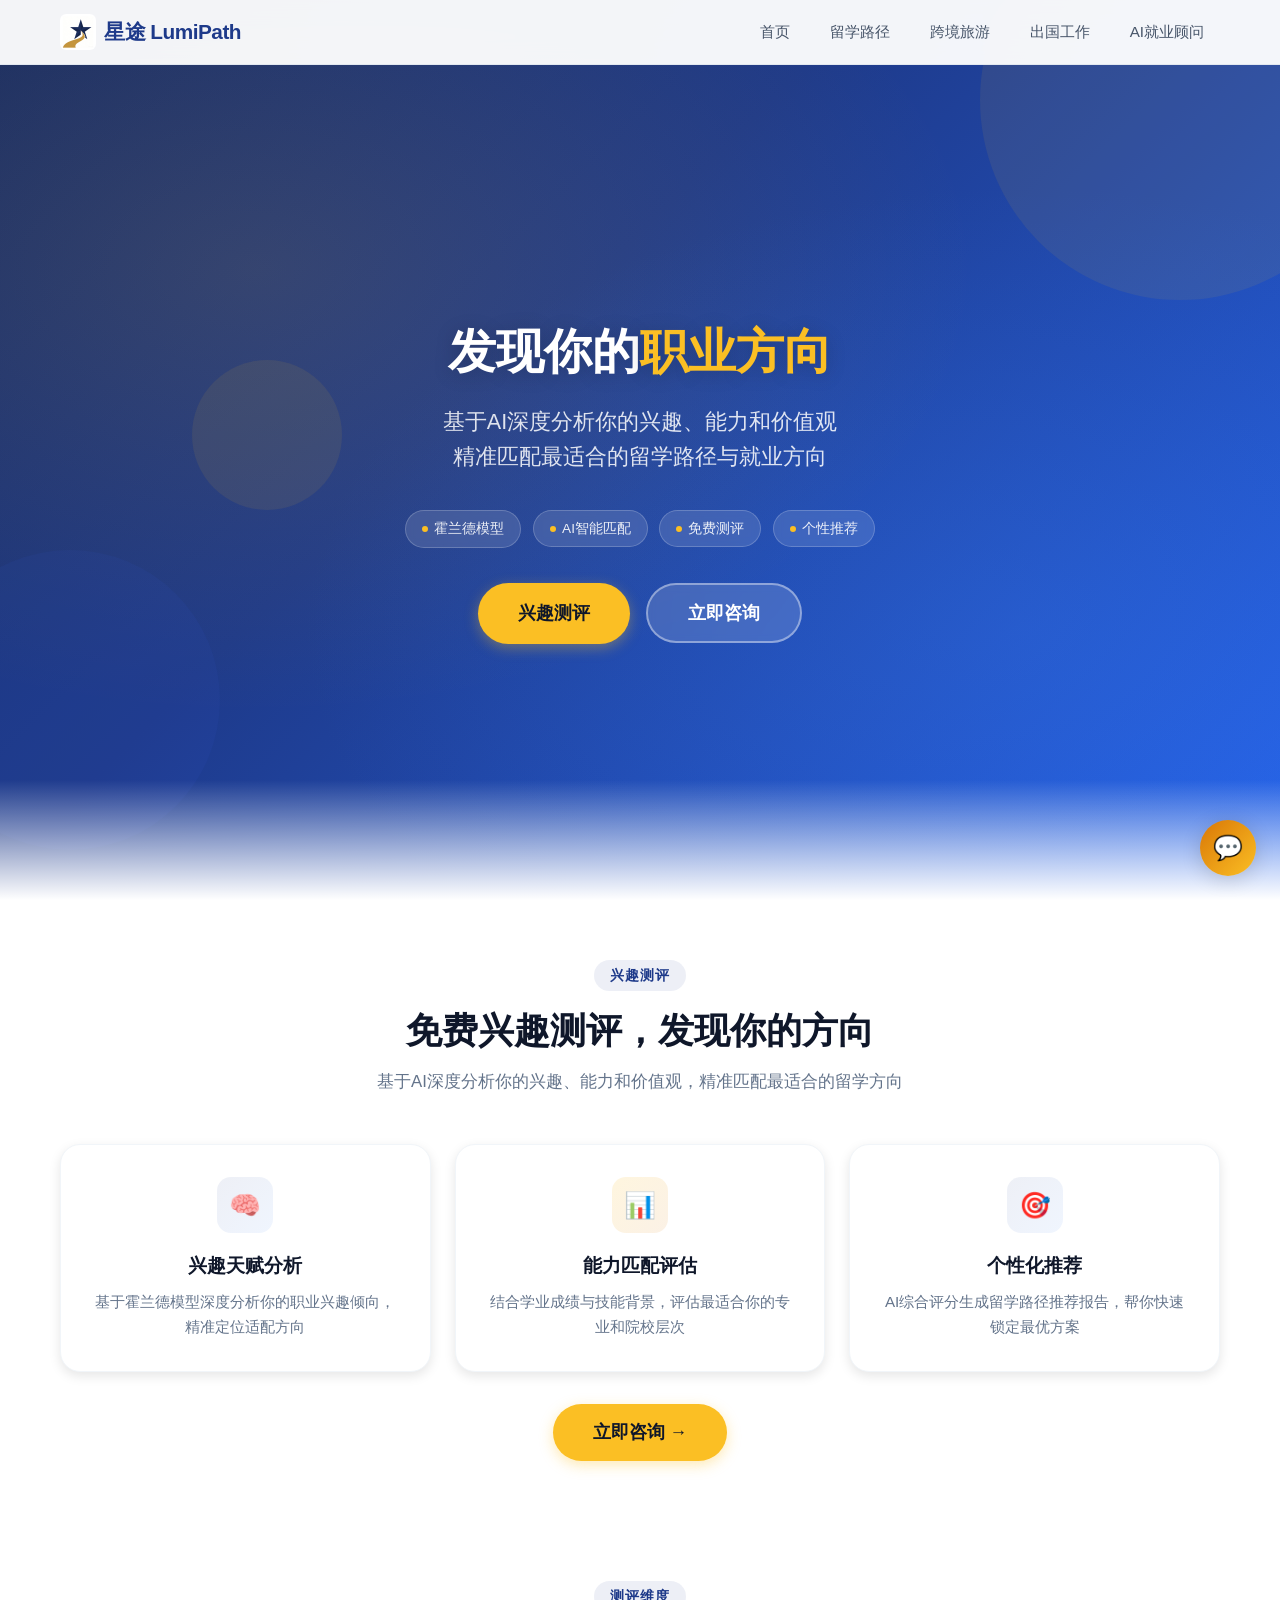
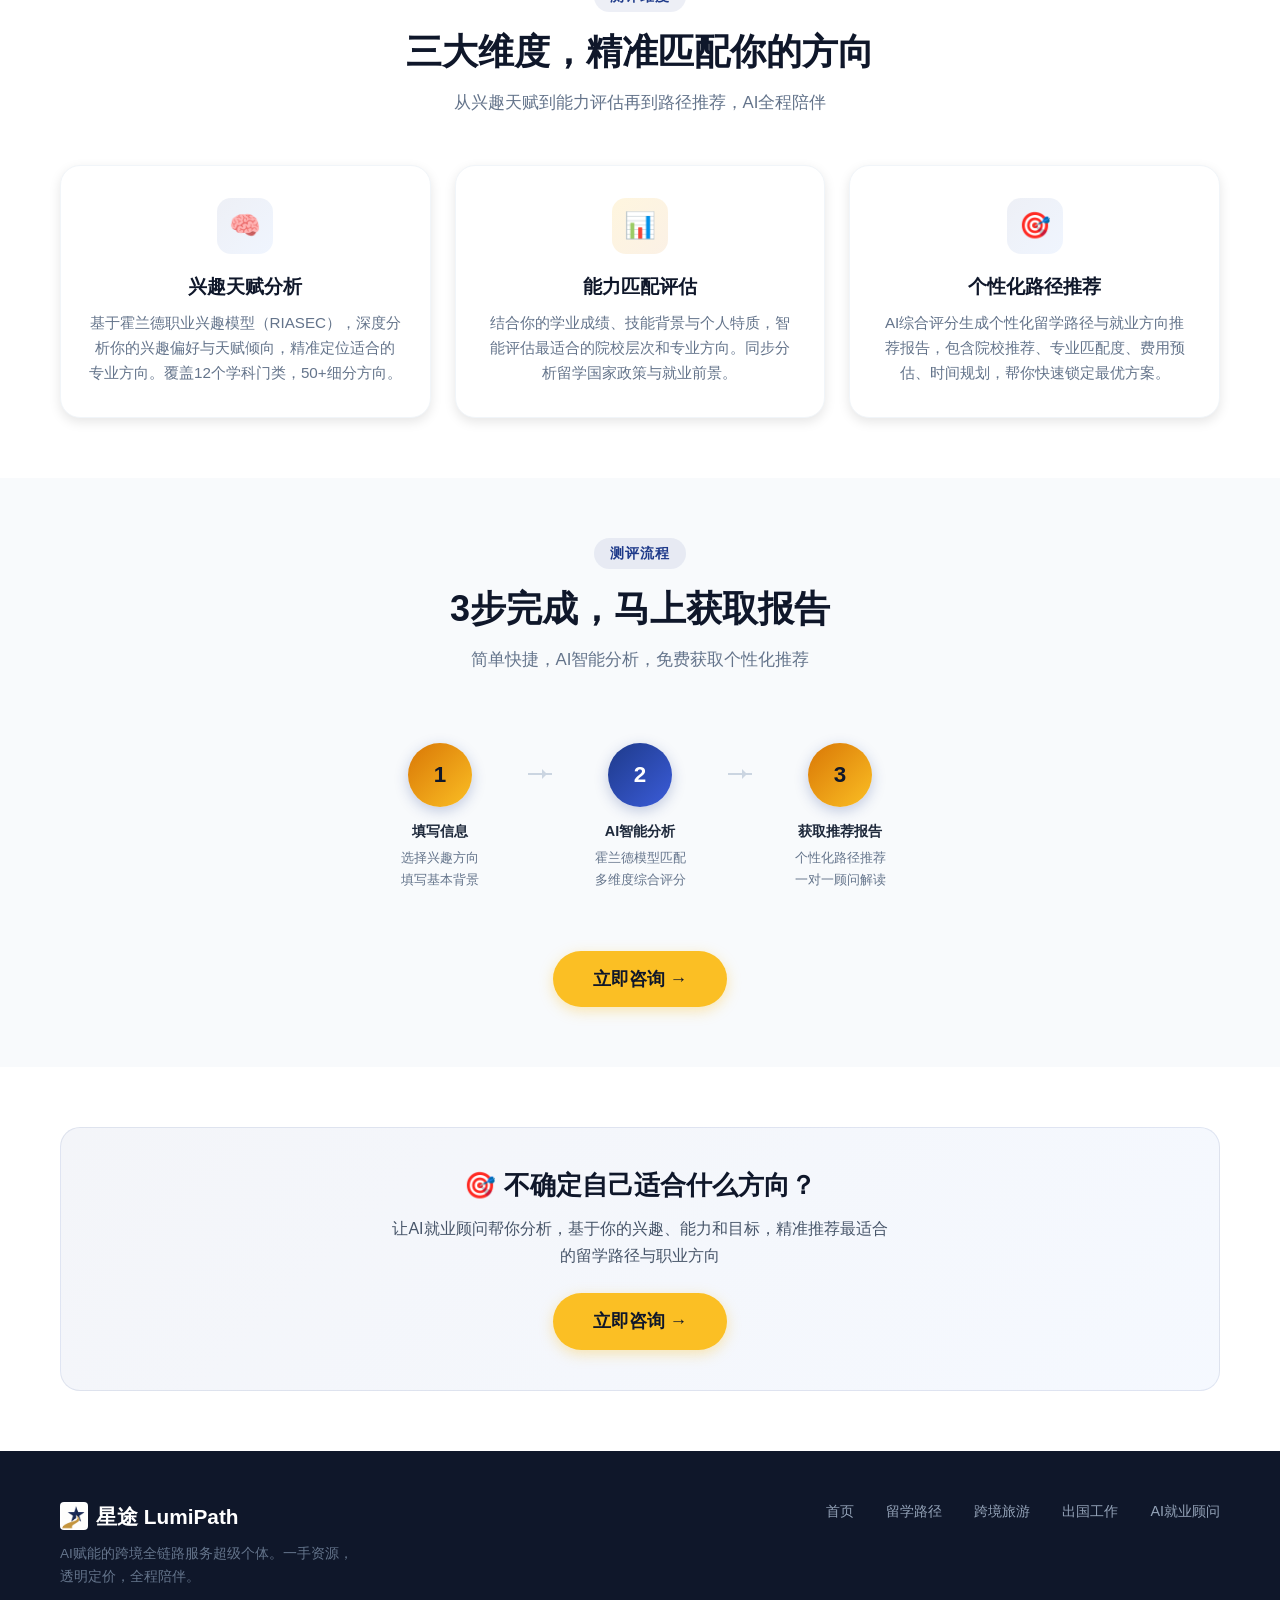
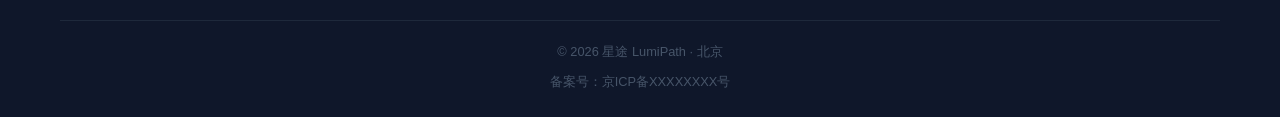
==== assess/index.html @ 9e91116c "feat: 兴趣测评+AI就业顾问独立页面，导航栏五大模块平级 - 新增 assess/index.html 兴趣测评页 - 新增 consult/index.html AI就业顾问页 - 所有页面导" ====
<!DOCTYPE html>
<html lang="zh-CN">
<head>
  <meta charset="UTF-8">
  <meta name="viewport" content="width=device-width, initial-scale=1.0, maximum-scale=5.0">
  <title>兴趣测评 | 发现你的职业方向 — 星途 LumiPath</title>
  <meta name="description" content="免费AI兴趣测评，基于霍兰德模型深度分析，从技能就业到个性化规划。新加坡PSB跳板进QS前300名校，比直申省50%+。中留服认证，考公考编全认可。AI赋能，服务费比传统中介低50%+。">
  <meta name="keywords" content="留学申请,新加坡留学,PSB Academy,弯道超车,低龄留学,名校直申,奖学金,中留服认证,星途 LumiPath">
  <meta property="og:title" content="你的留学路，不止一条">
  <meta property="og:description" content="从低分弯道超车到名校直申奖学金——找到最适合你的那条路">
  <link rel="canonical" href="https://overseas-consultant.github.io/Yingxi/assess/">
  <link rel="stylesheet" href="../assets/css/style.css?v=20260710c">
</head>
<body>

  <!-- ===== Navbar ===== -->
  <nav class="navbar">
    <div class="navbar-inner">
      <a href="../index.html" class="navbar-brand">
        <img src="../assets/images/logo.png" alt="星途 LumiPath" class="logo-img">
        <span>星途 LumiPath</span>
      </a>
      <div class="navbar-menu">
        <a href="../index.html">首页</a>
        <a href="../study/">留学路径</a>
        <a href="../travel/">跨境旅游</a>
        <a href="../workvisa/">出国工作</a>
        <a href="javascript:void(0)" data-action="consult">AI就业顾问</a>
      </div>
      <button class="navbar-toggle" aria-label="菜单">
        <span></span><span></span><span></span>
      </button>
    </div>
  </nav>

  <!-- ===== Hero ===== -->
  <section class="hero">
    <div class="hero-decoration d1"></div>
    <div class="hero-decoration d2"></div>
    <div class="hero-decoration d3"></div>
    <div class="hero-content">
      <h1>发现你的<span class="gold">职业方向</span></h1>
      <p class="hero-subtitle">基于AI深度分析你的兴趣、能力和价值观<br>精准匹配最适合的留学路径与就业方向</p>
      <div class="hero-badges">
        <span class="hero-badge"><span class="dot"></span> 霍兰德模型</span>
        <span class="hero-badge"><span class="dot"></span> AI智能匹配</span>
        <span class="hero-badge"><span class="dot"></span> 免费测评</span>
        <span class="hero-badge"><span class="dot"></span> 个性推荐</span>
      </div>
      <div class="btn-group">
        <button class="btn btn-primary btn-lg" data-action="assess">兴趣测评</button>
        <button class="btn btn-ghost btn-lg" data-action="consult">立即咨询</button>
      </div>
    </div>
  </section>


  <!-- ===== 立即测评（免费AI就业测评） ===== -->
  <section class="section" id="assess">
    <div class="container">
      <div class="section-title fade-in-up">
        <span class="tag">兴趣测评</span>
        <h2>免费兴趣测评，发现你的方向</h2>
        <p class="subtitle">基于AI深度分析你的兴趣、能力和价值观，精准匹配最适合的留学方向</p>
      </div>
      <div class="cards-grid cols-3">
        <div class="card fade-in-up text-center" style="cursor:pointer" onclick="window.LumiPathChat.show('assess')">
          <div class="card-icon" style="margin:0 auto 20px">🧠</div>
          <h3>兴趣天赋分析</h3>
          <p>基于霍兰德模型深度分析你的职业兴趣倾向，精准定位适配方向</p>
        </div>
        <div class="card fade-in-up delay-1 text-center" style="cursor:pointer" onclick="window.LumiPathChat.show('assess')">
          <div class="card-icon gold" style="margin:0 auto 20px">📊</div>
          <h3>能力匹配评估</h3>
          <p>结合学业成绩与技能背景，评估最适合你的专业和院校层次</p>
        </div>
        <div class="card fade-in-up delay-2 text-center" style="cursor:pointer" onclick="window.LumiPathChat.show('assess')">
          <div class="card-icon" style="margin:0 auto 20px">🎯</div>
          <h3>个性化推荐</h3>
          <p>AI综合评分生成留学路径推荐报告，帮你快速锁定最优方案</p>
        </div>
      </div>
      <div class="text-center fade-in-up" style="margin-top:32px">
        <button class="btn btn-primary btn-lg" data-action="consult">立即咨询 →</button>
      </div>
    </div>
  </section>

  <!-- ===== 兴趣测评三大维度 ===== -->
  <section class="section" id="dimensions">
    <div class="container">
      <div class="section-title fade-in-up">
        <span class="tag">测评维度</span>
        <h2>三大维度，精准匹配你的方向</h2>
        <p class="subtitle">从兴趣天赋到能力评估再到路径推荐，AI全程陪伴</p>
      </div>
      <div class="cards-grid cols-3">
        <div class="card fade-in-up text-center">
          <div class="card-icon" style="margin:0 auto 20px">🧠</div>
          <h3>兴趣天赋分析</h3>
          <p>基于霍兰德职业兴趣模型（RIASEC），深度分析你的兴趣偏好与天赋倾向，精准定位适合的专业方向。覆盖12个学科门类，50+细分方向。</p>
        </div>
        <div class="card fade-in-up delay-1 text-center">
          <div class="card-icon gold" style="margin:0 auto 20px">📊</div>
          <h3>能力匹配评估</h3>
          <p>结合你的学业成绩、技能背景与个人特质，智能评估最适合的院校层次和专业方向。同步分析留学国家政策与就业前景。</p>
        </div>
        <div class="card fade-in-up delay-2 text-center">
          <div class="card-icon" style="margin:0 auto 20px">🎯</div>
          <h3>个性化路径推荐</h3>
          <p>AI综合评分生成个性化留学路径与就业方向推荐报告，包含院校推荐、专业匹配度、费用预估、时间规划，帮你快速锁定最优方案。</p>
        </div>
      </div>
    </div>
  </section>

  <!-- ===== 测评流程 ===== -->
  <section class="section bg-light" id="process">
    <div class="container">
      <div class="section-title fade-in-up">
        <span class="tag">测评流程</span>
        <h2>3步完成，马上获取报告</h2>
        <p class="subtitle">简单快捷，AI智能分析，免费获取个性化推荐</p>
      </div>
      <div class="path-flow fade-in-up">
        <div class="path-step">
          <div class="path-circle">1</div>
          <div class="path-title">填写信息</div>
          <div class="path-desc">选择兴趣方向<br>填写基本背景</div>
          <div class="path-arrow"></div>
        </div>
        <div class="path-step">
          <div class="path-circle">2</div>
          <div class="path-title">AI智能分析</div>
          <div class="path-desc">霍兰德模型匹配<br>多维度综合评分</div>
          <div class="path-arrow"></div>
        </div>
        <div class="path-step">
          <div class="path-circle">3</div>
          <div class="path-title">获取推荐报告</div>
          <div class="path-desc">个性化路径推荐<br>一对一顾问解读</div>
        </div>
      </div>
      <div class="text-center fade-in-up" style="margin-top:40px">
        <button class="btn btn-primary btn-lg" data-action="consult">立即咨询 →</button>
      </div>
    </div>
  </section>

  <!-- ===== CTA ===== -->
  <section class="section" id="cta">
    <div class="container">
      <div class="highlight-box fade-in-up" style="text-align:center;padding:40px">
        <h3 style="text-align:center;margin-bottom:12px">🎯 不确定自己适合什么方向？</h3>
        <p style="text-align:center;color:var(--gray-600);margin-bottom:24px;max-width:500px;margin-left:auto;margin-right:auto">让AI就业顾问帮你分析，基于你的兴趣、能力和目标，精准推荐最适合的留学路径与职业方向</p>
        <button class="btn btn-primary btn-lg" data-action="consult">立即咨询 →</button>
      </div>
    </div>
  </section>

<!-- ===== Footer ===== -->
  <footer class="footer">
    <div class="container">
      <div class="footer-content">
        <div class="footer-brand">
          <div class="footer-logo"><img src="../assets/images/logo.png" alt="星途 LumiPath" class="footer-logo-img"> 星途 LumiPath</div>
          <p>AI赋能的跨境全链路服务超级个体。一手资源，透明定价，全程陪伴。</p>
        </div>
        <div class="footer-links">
          <a href="../index.html">首页</a>
          <a href="../study/">留学路径</a>
          <a href="../travel/">跨境旅游</a>
          <a href="../workvisa/">出国工作</a>
          <a href="javascript:void(0)" data-action="consult">AI就业顾问</a>
        </div>
      </div>
      <div class="footer-bottom">
        <p>© 2026 星途 LumiPath · 北京</p>
        <p class="icp">备案号：京ICP备XXXXXXXX号</p>
      </div>
    </div>
  </footer>

  <!-- ===== Floating Consult Button ===== -->
  <div class="float-consult">
    <button class="float-btn primary" data-action="consult" title="在线咨询">
      💬
      <span class="float-label">在线咨询</span>
    </button>
  </div>

  <!-- ===== Payment Modal ===== -->
  <div class="overlay" id="payment-modal">
    <div class="modal">
      <button class="modal-close" aria-label="关闭">✕</button>
      <h3>扫码付款</h3>
      <p class="modal-desc">支持支付宝扫码支付</p>
      <img src="../assets/images/payment-qr.png" alt="收款二维码" class="qr-img">
      <p class="qr-tip">电脑端：打开支付宝扫码付款<br>手机端：长按识别二维码付款</p>
    </div>
  </div>

  <script src="../assets/js/main.js?v=20260710v5"></script>
  <script src="../assets/js/chat-widget.js?v=20260722b"></script>
</body>
</html>
---- assets/css/style.css ----
/* ============================================
   星途 LumiPath · 独立站矩阵 · 共享样式
   配色：深蓝(#1e3a8a) + 金色(#fbbf24) + 白色底
   ============================================ */

/* ===== Reset & Base ===== */
*, *::before, *::after {
  margin: 0;
  padding: 0;
  box-sizing: border-box;
}

:root {
  --primary: #1e3a8a;
  --primary-light: #3b5cd9;
  --primary-dark: #152a63;
  --gold: #fbbf24;
  --gold-dark: #d97706;
  --white: #ffffff;
  --gray-50: #f8fafc;
  --gray-100: #f1f5f9;
  --gray-200: #e2e8f0;
  --gray-300: #cbd5e1;
  --gray-400: #94a3b8;
  --gray-500: #64748b;
  --gray-600: #475569;
  --gray-700: #334155;
  --gray-800: #1e293b;
  --gray-900: #0f172a;
  --shadow-sm: 0 1px 3px rgba(0,0,0,.08);
  --shadow-md: 0 4px 12px rgba(0,0,0,.1);
  --shadow-lg: 0 8px 30px rgba(0,0,0,.12);
  --shadow-xl: 0 20px 60px rgba(0,0,0,.15);
  --radius: 12px;
  --radius-lg: 20px;
  --max-width: 1200px;
  --transition: .3s cubic-bezier(.4,0,.2,1);
}

html {
  scroll-behavior: smooth;
  font-size: 16px;
  -webkit-text-size-adjust: 100%;
}

body {
  font-family: -apple-system, BlinkMacSystemFont, "Segoe UI", "PingFang SC", "Hiragino Sans GB", "Microsoft YaHei", "Helvetica Neue", Helvetica, Arial, sans-serif;
  color: var(--gray-700);
  line-height: 1.7;
  background: var(--white);
  overflow-x: hidden;
  -webkit-font-smoothing: antialiased;
  -moz-osx-font-smoothing: grayscale;
}

h1, h2, h3, h4, h5, h6 {
  font-weight: 700;
  line-height: 1.35;
  color: var(--gray-900);
}

h1 { font-size: clamp(1.75rem, 5vw, 3rem); }
h2 { font-size: clamp(1.5rem, 3.5vw, 2.25rem); }
h3 { font-size: clamp(1.2rem, 2.5vw, 1.6rem); }

a { color: var(--primary); text-decoration: none; transition: color var(--transition); }
a:hover { color: var(--gold-dark); }

img { max-width: 100%; height: auto; display: block; }

ul, ol { list-style: none; }

/* ===== Layout ===== */
.container {
  width: 100%;
  max-width: var(--max-width);
  margin: 0 auto;
  padding: 0 20px;
}

.section {
  padding: 60px 0;
}

.section-lg {
  padding: 80px 0;
}

.section-title {
  text-align: center;
  margin-bottom: 48px;
}

.section-title h2 {
  margin-bottom: 12px;
}

.section-title .subtitle {
  font-size: 1.05rem;
  color: var(--gray-500);
  max-width: 640px;
  margin: 0 auto;
}

.section-title .tag {
  display: inline-block;
  padding: 4px 16px;
  background: rgba(30,58,138,.08);
  color: var(--primary);
  border-radius: 20px;
  font-size: .85rem;
  font-weight: 600;
  margin-bottom: 16px;
  letter-spacing: 1px;
}

/* ===== Buttons ===== */
.btn {
  display: inline-flex;
  align-items: center;
  justify-content: center;
  gap: 8px;
  padding: 12px 28px;
  border: none;
  border-radius: 50px;
  font-size: 1rem;
  font-weight: 600;
  cursor: pointer;
  transition: all var(--transition);
  text-decoration: none;
  white-space: nowrap;
  line-height: 1.4;
}

.btn-primary {
  background: var(--gold);
  color: var(--gray-900);
  box-shadow: 0 4px 14px rgba(251,191,36,.35);
}
.btn-primary:hover {
  background: var(--gold-dark);
  color: var(--white);
  transform: translateY(-2px);
  box-shadow: 0 6px 20px rgba(217,119,6,.4);
}

.btn-secondary {
  background: var(--white);
  color: var(--primary);
  border: 2px solid var(--primary);
}
.btn-secondary:hover {
  background: var(--primary);
  color: var(--white);
  transform: translateY(-2px);
}

.btn-ghost {
  background: rgba(255,255,255,.15);
  color: var(--white);
  border: 2px solid rgba(255,255,255,.4);
  backdrop-filter: blur(4px);
}
.btn-ghost:hover {
  background: rgba(255,255,255,.25);
  border-color: rgba(255,255,255,.7);
}

.btn-lg { padding: 16px 40px; font-size: 1.1rem; }
.btn-sm { padding: 8px 20px; font-size: .9rem; }

.price-tag-inline {
  display: inline-block;
  background: var(--gray-900);
  color: var(--gold);
  font-weight: 800;
  padding: 2px 10px;
  border-radius: 6px;
  font-size: 1rem;
  margin-left: 4px;
}

.btn-group {
  display: flex;
  gap: 16px;
  flex-wrap: wrap;
  justify-content: center;
}

/* ===== Navbar ===== */
.navbar {
  position: fixed;
  top: 0;
  left: 0;
  width: 100%;
  z-index: 1000;
  background: rgba(255,255,255,.95);
  backdrop-filter: blur(12px);
  border-bottom: 1px solid var(--gray-200);
  transition: box-shadow var(--transition);
}

.navbar.scrolled {
  box-shadow: var(--shadow-md);
}

.navbar-inner {
  display: flex;
  align-items: center;
  justify-content: space-between;
  height: 64px;
  max-width: var(--max-width);
  margin: 0 auto;
  padding: 0 20px;
}

.navbar-brand {
  display: flex;
  align-items: center;
  gap: 8px;
  font-size: 1.3rem;
  font-weight: 800;
  color: var(--primary);
  letter-spacing: -0.5px;
}

.navbar-brand .logo-img {
  width: 36px;
  height: 36px;
  object-fit: contain;
  border-radius: 6px;
  display: block;
  flex-shrink: 0;
}

.navbar-brand .logo-icon {
  width: 36px;
  height: 36px;
  background: linear-gradient(135deg, var(--primary), var(--primary-light));
  border-radius: 10px;
  display: flex;
  align-items: center;
  justify-content: center;
  color: var(--gold);
  font-size: 1.1rem;
  font-weight: 900;
  flex-shrink: 0;
}

.navbar-menu {
  display: flex;
  align-items: center;
  gap: 8px;
}

.navbar-menu a {
  padding: 8px 16px;
  color: var(--gray-600);
  font-weight: 500;
  font-size: .95rem;
  border-radius: 8px;
  transition: all var(--transition);
}

.navbar-menu a:hover,
.navbar-menu a.active {
  color: var(--primary);
  background: rgba(30,58,138,.06);
}

.navbar-cta {
  margin-left: 8px;
}

.navbar-toggle {
  display: none;
  flex-direction: column;
  gap: 5px;
  cursor: pointer;
  padding: 8px;
  background: none;
  border: none;
}

.navbar-toggle span {
  width: 24px;
  height: 2.5px;
  background: var(--primary);
  border-radius: 2px;
  transition: all var(--transition);
}

.navbar-toggle.active span:nth-child(1) { transform: rotate(45deg) translate(6px, 6px); }
.navbar-toggle.active span:nth-child(2) { opacity: 0; }
.navbar-toggle.active span:nth-child(3) { transform: rotate(-45deg) translate(6px, -6px); }

/* ===== Hero ===== */
.hero {
  position: relative;
  min-height: 100vh;
  display: flex;
  align-items: center;
  justify-content: center;
  text-align: center;
  overflow: hidden;
  background: linear-gradient(135deg, #152a63 0%, #1e3a8a 40%, #2563eb 100%);
  color: var(--white);
  padding-top: 64px;
}

.hero::before {
  content: '';
  position: absolute;
  inset: 0;
  background: radial-gradient(ellipse at 20% 30%, rgba(251,191,36,.12) 0%, transparent 50%),
              radial-gradient(ellipse at 80% 70%, rgba(59,130,246,.2) 0%, transparent 50%);
}

.hero::after {
  content: '';
  position: absolute;
  bottom: 0;
  left: 0;
  right: 0;
  height: 120px;
  background: linear-gradient(to top, var(--white), transparent);
  pointer-events: none;
}

.hero-decoration {
  position: absolute;
  border-radius: 50%;
  opacity: .08;
}

.hero-decoration.d1 {
  width: 400px; height: 400px;
  background: var(--gold);
  top: -100px; right: -100px;
  animation: float 8s ease-in-out infinite;
}
.hero-decoration.d2 {
  width: 300px; height: 300px;
  background: var(--primary-light);
  bottom: 50px; left: -80px;
  animation: float 10s ease-in-out infinite reverse;
}
.hero-decoration.d3 {
  width: 150px; height: 150px;
  background: var(--gold);
  top: 40%; left: 15%;
  animation: float 6s ease-in-out infinite;
}

@keyframes float {
  0%, 100% { transform: translateY(0) scale(1); }
  50% { transform: translateY(-30px) scale(1.05); }
}

.hero-content {
  position: relative;
  z-index: 2;
  max-width: 800px;
  padding: 0 20px;
}

.hero h1 {
  color: var(--white);
  margin-bottom: 20px;
  text-shadow: 0 2px 20px rgba(0,0,0,.2);
}

.hero h1 .gold {
  color: var(--gold);
}

.hero .hero-subtitle {
  font-size: clamp(1rem, 2.5vw, 1.35rem);
  color: rgba(255,255,255,.85);
  margin-bottom: 36px;
  line-height: 1.6;
}

.hero .hero-badges {
  display: flex;
  gap: 12px;
  justify-content: center;
  flex-wrap: wrap;
  margin-bottom: 36px;
}

.hero-badge {
  display: inline-flex;
  align-items: center;
  gap: 6px;
  padding: 6px 16px;
  background: rgba(255,255,255,.12);
  border: 1px solid rgba(255,255,255,.2);
  border-radius: 50px;
  font-size: .85rem;
  color: rgba(255,255,255,.9);
  backdrop-filter: blur(4px);
}

.hero-badge .dot {
  width: 6px; height: 6px;
  border-radius: 50%;
  background: var(--gold);
}

/* ===== Cards Grid ===== */
.cards-grid {
  display: grid;
  grid-template-columns: repeat(auto-fill, minmax(260px, 1fr));
  gap: 24px;
}

.cards-grid.cols-3 { grid-template-columns: repeat(auto-fill, minmax(300px, 1fr)); }
.cards-grid.cols-4 { grid-template-columns: repeat(auto-fill, minmax(240px, 1fr)); }
.cards-grid.cols-2 { grid-template-columns: repeat(auto-fill, minmax(340px, 1fr)); }

.card {
  background: var(--white);
  border-radius: var(--radius-lg);
  padding: 32px 28px;
  box-shadow: var(--shadow-md);
  transition: all var(--transition);
  border: 1px solid var(--gray-100);
  position: relative;
  overflow: hidden;
}

.card:hover {
  transform: translateY(-6px);
  box-shadow: var(--shadow-xl);
  border-color: var(--gray-200);
}

.card .card-icon {
  width: 56px;
  height: 56px;
  border-radius: 14px;
  display: flex;
  align-items: center;
  justify-content: center;
  font-size: 1.6rem;
  margin-bottom: 20px;
  background: linear-gradient(135deg, rgba(30,58,138,.08), rgba(59,130,246,.08));
}

.card .card-icon.gold {
  background: linear-gradient(135deg, rgba(251,191,36,.15), rgba(217,119,6,.1));
}

.card h3 {
  margin-bottom: 10px;
  font-size: 1.2rem;
}

.card p {
  color: var(--gray-500);
  font-size: .95rem;
  line-height: 1.65;
}

.card-link {
  display: inline-flex;
  align-items: center;
  gap: 6px;
  margin-top: 16px;
  font-weight: 600;
  font-size: .9rem;
  color: var(--primary);
}

.card-link:hover { gap: 10px; }

/* HOT badge */
.badge-hot {
  position: absolute;
  top: 16px;
  right: 16px;
  background: var(--gold);
  color: var(--gray-900);
  font-size: .7rem;
  font-weight: 800;
  padding: 3px 10px;
  border-radius: 20px;
  letter-spacing: 1px;
  box-shadow: 0 2px 8px rgba(251,191,36,.4);
}

.badge-new {
  position: absolute;
  top: 16px;
  right: 16px;
  background: #10b981;
  color: var(--white);
  font-size: .7rem;
  font-weight: 700;
  padding: 3px 10px;
  border-radius: 20px;
  letter-spacing: 1px;
}

.badge-soon {
  position: absolute;
  top: 16px;
  right: 16px;
  background: var(--gray-300);
  color: var(--gray-600);
  font-size: .7rem;
  font-weight: 700;
  padding: 3px 10px;
  border-radius: 20px;
  letter-spacing: 1px;
}

/* Business card (for 5-panel sections) */
.biz-card {
  background: var(--white);
  border-radius: var(--radius-lg);
  padding: 28px 24px;
  box-shadow: var(--shadow-sm);
  transition: all var(--transition);
  border: 2px solid transparent;
  cursor: pointer;
  position: relative;
}

.biz-card:hover {
  transform: translateY(-4px);
  box-shadow: var(--shadow-lg);
  border-color: var(--primary);
}

.biz-card.active {
  border-color: var(--gold);
  box-shadow: 0 4px 20px rgba(251,191,36,.25);
}

.biz-card .biz-num {
  font-size: 2rem;
  font-weight: 900;
  color: var(--gray-100);
  line-height: 1;
  margin-bottom: 12px;
}

.biz-card.active .biz-num { color: rgba(251,191,36,.3); }

.biz-card h4 {
  font-size: 1.05rem;
  margin-bottom: 6px;
  color: var(--gray-900);
}

.biz-card p {
  font-size: .85rem;
  color: var(--gray-500);
  line-height: 1.5;
}

/* ===== Stats ===== */
.stats-bar {
  display: grid;
  grid-template-columns: repeat(auto-fit, minmax(140px, 1fr));
  gap: 24px;
  text-align: center;
  padding: 40px 0;
}

.stat-item .stat-num {
  font-size: clamp(2rem, 4vw, 2.8rem);
  font-weight: 900;
  color: var(--primary);
  line-height: 1;
  margin-bottom: 8px;
}

.stat-item .stat-num .suffix {
  color: var(--gold);
}

.stat-item .stat-label {
  font-size: .9rem;
  color: var(--gray-500);
}

/* ===== Pricing ===== */
.pricing-grid {
  display: grid;
  grid-template-columns: repeat(auto-fit, minmax(280px, 1fr));
  gap: 24px;
  max-width: 960px;
  margin: 0 auto;
}

.pricing-card {
  background: var(--white);
  border-radius: var(--radius-lg);
  padding: 36px 28px;
  box-shadow: var(--shadow-md);
  border: 2px solid var(--gray-100);
  text-align: center;
  transition: all var(--transition);
  position: relative;
}

.pricing-card.featured {
  border-color: var(--gold);
  box-shadow: 0 8px 30px rgba(251,191,36,.2);
  transform: scale(1.03);
}

.pricing-card:hover {
  transform: translateY(-4px);
}

.pricing-card.featured:hover {
  transform: scale(1.03) translateY(-4px);
}

.pricing-card .price-tag {
  position: absolute;
  top: -12px;
  left: 50%;
  transform: translateX(-50%);
  background: var(--gold);
  color: var(--gray-900);
  font-size: .75rem;
  font-weight: 800;
  padding: 4px 16px;
  border-radius: 20px;
  letter-spacing: 1px;
  white-space: nowrap;
}

.pricing-card .price-name {
  font-size: 1.05rem;
  font-weight: 700;
  color: var(--gray-700);
  margin-bottom: 12px;
}

.pricing-card .price-amount {
  font-size: 2.4rem;
  font-weight: 900;
  color: var(--primary);
  margin-bottom: 4px;
}

.pricing-card .price-amount .unit {
  font-size: 1rem;
  font-weight: 600;
  color: var(--gray-400);
}

.pricing-card .price-desc {
  font-size: .85rem;
  color: var(--gray-500);
  margin-bottom: 24px;
}

.pricing-card .price-features {
  text-align: left;
  margin-bottom: 28px;
}

.pricing-card .price-features li {
  padding: 6px 0;
  font-size: .9rem;
  color: var(--gray-600);
  display: flex;
  align-items: flex-start;
  gap: 8px;
}

.pricing-card .price-features li::before {
  content: '✓';
  color: var(--gold-dark);
  font-weight: 800;
  flex-shrink: 0;
}

.pricing-card .price-highlight {
  background: rgba(251,191,36,.1);
  border-radius: 8px;
  padding: 8px 12px;
  font-size: .85rem;
  color: var(--gold-dark);
  font-weight: 600;
  margin-bottom: 20px;
}

/* ===== FAQ Accordion ===== */
.faq-list {
  max-width: 760px;
  margin: 0 auto;
}

.faq-item {
  border: 1px solid var(--gray-200);
  border-radius: var(--radius);
  margin-bottom: 12px;
  overflow: hidden;
  transition: all var(--transition);
  background: var(--white);
}

.faq-item.open {
  box-shadow: var(--shadow-md);
  border-color: var(--primary);
}

.faq-question {
  width: 100%;
  text-align: left;
  padding: 18px 24px;
  font-size: 1rem;
  font-weight: 600;
  color: var(--gray-800);
  cursor: pointer;
  display: flex;
  justify-content: space-between;
  align-items: center;
  background: none;
  border: none;
  transition: background var(--transition);
}

.faq-question:hover { background: var(--gray-50); }

.faq-question .faq-icon {
  width: 24px; height: 24px;
  display: flex; align-items: center; justify-content: center;
  flex-shrink: 0;
  transition: transform var(--transition);
  color: var(--primary);
  font-size: 1.2rem;
}

.faq-item.open .faq-icon { transform: rotate(45deg); }

.faq-answer {
  max-height: 0;
  overflow: hidden;
  transition: max-height var(--transition);
}

.faq-item.open .faq-answer { max-height: 300px; }

.faq-answer-inner {
  padding: 0 24px 18px;
  color: var(--gray-600);
  font-size: .92rem;
  line-height: 1.7;
}

/* ===== Case Studies / Carousel ===== */
.carousel-container {
  position: relative;
  max-width: 900px;
  margin: 0 auto;
  overflow: hidden;
}

.carousel-track {
  display: flex;
  transition: transform .5s cubic-bezier(.4,0,.2,1);
}

.carousel-slide {
  min-width: 100%;
  padding: 0 10px;
}

.case-card {
  background: var(--white);
  border-radius: var(--radius-lg);
  padding: 36px 32px;
  box-shadow: var(--shadow-md);
  border-left: 4px solid var(--gold);
}

.case-card .case-header {
  display: flex;
  align-items: center;
  gap: 16px;
  margin-bottom: 20px;
}

.case-card .case-avatar {
  width: 56px; height: 56px;
  border-radius: 50%;
  background: linear-gradient(135deg, var(--primary), var(--primary-light));
  display: flex; align-items: center; justify-content: center;
  color: var(--white);
  font-size: 1.2rem;
  font-weight: 700;
  flex-shrink: 0;
}

.case-card .case-name {
  font-weight: 700;
  font-size: 1.1rem;
  color: var(--gray-900);
}

.case-card .case-meta {
  font-size: .85rem;
  color: var(--gray-500);
}

.case-card .case-body {
  color: var(--gray-600);
  font-size: .95rem;
  line-height: 1.8;
  margin-bottom: 16px;
}

.case-card .case-result {
  display: inline-flex;
  align-items: center;
  gap: 8px;
  padding: 8px 16px;
  background: rgba(251,191,36,.1);
  color: var(--gold-dark);
  border-radius: 8px;
  font-size: .9rem;
  font-weight: 600;
}

.carousel-nav {
  display: flex;
  justify-content: center;
  align-items: center;
  gap: 16px;
  margin-top: 24px;
}

.carousel-btn {
  width: 44px; height: 44px;
  border-radius: 50%;
  border: 2px solid var(--gray-200);
  background: var(--white);
  cursor: pointer;
  display: flex; align-items: center; justify-content: center;
  font-size: 1.2rem;
  color: var(--primary);
  transition: all var(--transition);
}

.carousel-btn:hover {
  border-color: var(--primary);
  background: var(--primary);
  color: var(--white);
}

.carousel-dots {
  display: flex;
  gap: 8px;
}

.carousel-dot {
  width: 10px; height: 10px;
  border-radius: 50%;
  border: none;
  background: var(--gray-300);
  cursor: pointer;
  transition: all var(--transition);
}

.carousel-dot.active {
  background: var(--primary);
  width: 28px;
  border-radius: 5px;
}

/* ===== Tabs ===== */
.tabs {
  display: flex;
  gap: 8px;
  flex-wrap: wrap;
  justify-content: center;
  margin-bottom: 32px;
}

.tab-btn {
  padding: 10px 24px;
  border: 2px solid var(--gray-200);
  border-radius: 50px;
  background: var(--white);
  color: var(--gray-600);
  font-weight: 600;
  font-size: .9rem;
  cursor: pointer;
  transition: all var(--transition);
}

.tab-btn:hover {
  border-color: var(--primary);
  color: var(--primary);
}

.tab-btn.active {
  background: var(--primary);
  border-color: var(--primary);
  color: var(--white);
}

.tab-content { display: none; }
.tab-content.active { display: block; animation: fadeIn .4s ease; }

@keyframes fadeIn {
  from { opacity: 0; transform: translateY(10px); }
  to { opacity: 1; transform: translateY(0); }
}

/* ===== Table ===== */
.table-wrapper {
  overflow-x: auto;
  border-radius: var(--radius);
  box-shadow: var(--shadow-sm);
}

.comparison-table {
  width: 100%;
  border-collapse: collapse;
  font-size: .9rem;
  min-width: 640px;
}

.comparison-table thead {
  background: var(--primary);
}

.comparison-table th {
  padding: 16px 20px;
  text-align: left;
  color: var(--white);
  font-weight: 600;
  white-space: nowrap;
}

.comparison-table td {
  padding: 14px 20px;
  border-bottom: 1px solid var(--gray-100);
  color: var(--gray-600);
}

.comparison-table tbody tr {
  transition: background var(--transition);
}

.comparison-table tbody tr:hover { background: var(--gray-50); }

.comparison-table tbody tr:nth-child(even) { background: var(--gray-50); }
.comparison-table tbody tr:nth-child(even):hover { background: var(--gray-100); }

.comparison-table .country-name {
  font-weight: 700;
  color: var(--primary);
}

/* ===== Path Visualization ===== */
.path-flow {
  display: flex;
  align-items: stretch;
  gap: 0;
  flex-wrap: wrap;
  justify-content: center;
  margin: 40px 0;
}

.path-step {
  flex: 1;
  min-width: 150px;
  max-width: 200px;
  text-align: center;
  position: relative;
  padding: 20px 12px;
}

.path-step .path-circle {
  width: 64px; height: 64px;
  border-radius: 50%;
  background: linear-gradient(135deg, var(--primary), var(--primary-light));
  color: var(--white);
  display: flex; align-items: center; justify-content: center;
  margin: 0 auto 12px;
  font-size: 1.4rem;
  font-weight: 800;
  box-shadow: 0 4px 14px rgba(30,58,138,.25);
  position: relative;
  z-index: 2;
}

.path-step:nth-child(odd) .path-circle {
  background: linear-gradient(135deg, var(--gold-dark), var(--gold));
  color: var(--gray-900);
}

.path-step .path-title {
  font-size: .9rem;
  font-weight: 700;
  color: var(--gray-800);
  margin-bottom: 4px;
}

.path-step .path-desc {
  font-size: .8rem;
  color: var(--gray-500);
}

.path-step .path-arrow {
  position: absolute;
  top: 50px;
  right: -12px;
  width: 24px;
  height: 2px;
  background: var(--gray-300);
  z-index: 1;
}

.path-step .path-arrow::after {
  content: '';
  position: absolute;
  right: 0;
  top: -4px;
  border: 5px solid transparent;
  border-left-color: var(--gray-300);
}

.path-step:last-child .path-arrow { display: none; }

/* ===== University Cards ===== */
.uni-grid {
  display: grid;
  grid-template-columns: repeat(auto-fill, minmax(260px, 1fr));
  gap: 20px;
}

.uni-card {
  background: var(--white);
  border-radius: var(--radius);
  padding: 24px 20px;
  box-shadow: var(--shadow-sm);
  border: 1px solid var(--gray-100);
  transition: all var(--transition);
}

.uni-card:hover {
  transform: translateY(-4px);
  box-shadow: var(--shadow-lg);
  border-color: var(--primary);
}

.uni-card .uni-flag {
  font-size: 1.8rem;
  margin-bottom: 8px;
}

.uni-card .uni-name {
  font-weight: 700;
  font-size: 1rem;
  color: var(--gray-900);
  margin-bottom: 4px;
}

.uni-card .uni-qs {
  display: inline-block;
  padding: 2px 10px;
  background: rgba(251,191,36,.12);
  color: var(--gold-dark);
  border-radius: 12px;
  font-size: .8rem;
  font-weight: 700;
  margin-bottom: 8px;
}

.uni-card .uni-majors {
  font-size: .85rem;
  color: var(--gray-500);
  line-height: 1.5;
}

/* ===== CTA Section ===== */
.cta-section {
  background: linear-gradient(135deg, #152a63, #1e3a8a, #2563eb);
  color: var(--white);
  text-align: center;
  padding: 80px 0;
  position: relative;
  overflow: hidden;
}

.cta-section::before {
  content: '';
  position: absolute;
  inset: 0;
  background: radial-gradient(ellipse at 30% 50%, rgba(251,191,36,.08) 0%, transparent 60%);
}

.cta-section h2 {
  color: var(--white);
  position: relative;
  z-index: 2;
  margin-bottom: 16px;
}

.cta-section .cta-subtitle {
  color: rgba(255,255,255,.7);
  font-size: 1.1rem;
  margin-bottom: 36px;
  position: relative;
  z-index: 2;
}

.cta-section .btn-group { position: relative; z-index: 2; }

/* ===== Footer ===== */
.footer {
  background: var(--gray-900);
  color: var(--gray-400);
  padding: 48px 0 24px;
}

.footer-content {
  display: flex;
  justify-content: space-between;
  align-items: flex-start;
  flex-wrap: wrap;
  gap: 24px;
  margin-bottom: 32px;
}

.footer-brand .footer-logo {
  font-size: 1.3rem;
  font-weight: 800;
  color: var(--white);
  margin-bottom: 8px;
  display: flex;
  align-items: center;
  gap: 8px;
}

.footer-brand .footer-logo-img {
  width: 28px;
  height: 28px;
  object-fit: contain;
  border-radius: 4px;
  flex-shrink: 0;
}

.footer-brand p {
  font-size: .85rem;
  color: var(--gray-500);
  max-width: 300px;
}

.footer-links {
  display: flex;
  gap: 32px;
  flex-wrap: wrap;
}

.footer-links a {
  color: var(--gray-400);
  font-size: .9rem;
  transition: color var(--transition);
}

.footer-links a:hover { color: var(--gold); }

.footer-bottom {
  border-top: 1px solid var(--gray-800);
  padding-top: 20px;
  text-align: center;
  font-size: .8rem;
  color: var(--gray-600);
}

.footer-bottom .icp {
  margin-top: 8px;
  color: var(--gray-600);
}

/* ===== Modal / Overlay ===== */
.overlay {
  position: fixed;
  inset: 0;
  background: rgba(15,23,42,.7);
  backdrop-filter: blur(4px);
  z-index: 2000;
  display: none;
  align-items: center;
  justify-content: center;
  padding: 20px;
}

.overlay.show {
  display: flex;
  animation: fadeIn .25s ease;
}

.modal {
  background: var(--white);
  border-radius: var(--radius-lg);
  padding: 36px 32px;
  max-width: 420px;
  width: 100%;
  text-align: center;
  position: relative;
  box-shadow: var(--shadow-xl);
  animation: modalIn .3s cubic-bezier(.4,0,.2,1);
}

@keyframes modalIn {
  from { opacity: 0; transform: scale(.9) translateY(20px); }
  to { opacity: 1; transform: scale(1) translateY(0); }
}

.modal-close {
  position: absolute;
  top: 12px;
  right: 16px;
  width: 32px; height: 32px;
  border: none;
  background: var(--gray-100);
  border-radius: 50%;
  font-size: 1.2rem;
  cursor: pointer;
  color: var(--gray-500);
  display: flex; align-items: center; justify-content: center;
  transition: all var(--transition);
}

.modal-close:hover {
  background: var(--gray-200);
  color: var(--gray-800);
  transform: rotate(90deg);
}

.modal h3 {
  margin-bottom: 8px;
  font-size: 1.3rem;
}

.modal .modal-desc {
  font-size: .9rem;
  color: var(--gray-500);
  margin-bottom: 24px;
}

.modal .qr-img {
  width: 200px;
  height: 200px;
  margin: 0 auto 16px;
  border-radius: var(--radius);
  object-fit: cover;
  border: 1px solid var(--gray-200);
}

.modal .qr-tip {
  font-size: .85rem;
  color: var(--gray-600);
  font-weight: 500;
  margin-bottom: 20px;
}

/* Dual-choice panel (consultation) */
.dual-panel {
  display: flex;
  gap: 16px;
  margin-top: 16px;
}

.dual-panel-item {
  flex: 1;
  padding: 20px 16px;
  border: 2px solid var(--gray-200);
  border-radius: var(--radius);
  cursor: pointer;
  transition: all var(--transition);
  text-align: center;
}

.dual-panel-item:hover {
  border-color: var(--primary);
  background: rgba(30,58,138,.03);
  transform: translateY(-2px);
}

.dual-panel-item .dp-icon {
  font-size: 2rem;
  margin-bottom: 8px;
}

.dual-panel-item .dp-title {
  font-weight: 700;
  font-size: .95rem;
  color: var(--gray-800);
  margin-bottom: 4px;
}

.dual-panel-item .dp-desc {
  font-size: .8rem;
  color: var(--gray-500);
}

/* Consultation iframe container */
.chat-container {
  width: 100%;
  height: 500px;
  max-height: 70vh;
  border: 1px solid var(--gray-200);
  border-radius: var(--radius);
  overflow: hidden;
  margin-top: 16px;
}

.chat-container iframe {
  width: 100%;
  height: 100%;
  border: none;
}

/* Assessment form */
.assess-form {
  text-align: left;
  margin-top: 16px;
}

.assess-form .form-group {
  margin-bottom: 16px;
}

.assess-form label {
  display: block;
  font-size: .9rem;
  font-weight: 600;
  color: var(--gray-700);
  margin-bottom: 6px;
}

.assess-form input,
.assess-form select {
  width: 100%;
  padding: 10px 14px;
  border: 2px solid var(--gray-200);
  border-radius: 8px;
  font-size: .95rem;
  transition: border-color var(--transition);
  font-family: inherit;
}

.assess-form input:focus,
.assess-form select:focus {
  outline: none;
  border-color: var(--primary);
}

.assess-form .form-hint {
  font-size: .8rem;
  color: var(--gray-400);
  margin-top: 4px;
}

.assess-success {
  display: none;
  padding: 24px;
  text-align: center;
}

.assess-success.show { display: block; }

.assess-success .success-icon {
  font-size: 3rem;
  margin-bottom: 12px;
}

.assess-success h4 {
  font-size: 1.2rem;
  margin-bottom: 8px;
  color: var(--primary);
}

.assess-success p {
  font-size: .9rem;
  color: var(--gray-500);
}

/* ===== Route Cards (Travel) ===== */
.route-grid {
  display: grid;
  grid-template-columns: repeat(auto-fill, minmax(280px, 1fr));
  gap: 24px;
}

.route-card {
  background: var(--white);
  border-radius: var(--radius-lg);
  overflow: hidden;
  box-shadow: var(--shadow-md);
  transition: all var(--transition);
  cursor: pointer;
}

.route-card:hover {
  transform: translateY(-6px);
  box-shadow: var(--shadow-xl);
}

.route-banner {
  height: 140px;
  display: flex;
  align-items: center;
  justify-content: center;
  font-size: 3rem;
  color: var(--white);
  position: relative;
}

.route-banner.rb1 { background: linear-gradient(135deg, #1e3a8a, #3b82f6); }
.route-banner.rb2 { background: linear-gradient(135deg, #0d9488, #14b8a6); }
.route-banner.rb3 { background: linear-gradient(135deg, #7c3aed, #a855f7); }
.route-banner.rb4 { background: linear-gradient(135deg, #b91c1c, #ef4444); }

.route-card .route-body {
  padding: 20px;
}

.route-card .route-tag {
  display: inline-block;
  padding: 2px 10px;
  background: rgba(251,191,36,.12);
  color: var(--gold-dark);
  border-radius: 12px;
  font-size: .75rem;
  font-weight: 700;
  margin-bottom: 8px;
}

.route-card h4 {
  font-size: 1.05rem;
  margin-bottom: 6px;
}

.route-card .route-desc {
  font-size: .85rem;
  color: var(--gray-500);
  line-height: 1.5;
  margin-bottom: 12px;
}

.route-card .route-price {
  font-size: .9rem;
  font-weight: 700;
  color: var(--primary);
}

/* ===== Expandable / Accordion (Travel) ===== */
.accordion-item {
  border: 1px solid var(--gray-200);
  border-radius: var(--radius);
  margin-bottom: 16px;
  overflow: hidden;
  background: var(--white);
}

.accordion-header {
  width: 100%;
  text-align: left;
  padding: 20px 24px;
  font-size: 1.05rem;
  font-weight: 700;
  color: var(--gray-900);
  cursor: pointer;
  display: flex;
  justify-content: space-between;
  align-items: center;
  background: none;
  border: none;
  transition: background var(--transition);
}

.accordion-header:hover { background: var(--gray-50); }

.accordion-header .acc-icon {
  width: 28px; height: 28px;
  display: flex; align-items: center; justify-content: center;
  background: rgba(30,58,138,.08);
  border-radius: 50%;
  color: var(--primary);
  font-size: 1rem;
  transition: transform var(--transition);
  flex-shrink: 0;
}

.accordion-item.open .acc-icon { transform: rotate(180deg); }

.accordion-body {
  max-height: 0;
  overflow: hidden;
  transition: max-height var(--transition);
}

.accordion-item.open .accordion-body { max-height: 600px; }

.accordion-body-inner {
  padding: 0 24px 20px;
}

.accordion-body-inner .sub-item {
  display: flex;
  gap: 12px;
  padding: 10px 0;
  border-top: 1px solid var(--gray-100);
}

.accordion-body-inner .sub-item:first-child { border-top: none; }

.accordion-body-inner .sub-item .sub-icon {
  font-size: 1.3rem;
  flex-shrink: 0;
}

.accordion-body-inner .sub-item h5 {
  font-size: .95rem;
  margin-bottom: 2px;
}

.accordion-body-inner .sub-item p {
  font-size: .85rem;
  color: var(--gray-500);
}

/* ===== Scroll Animation ===== */
.fade-in-up {
  opacity: 0;
  transform: translateY(30px);
  transition: opacity .6s ease, transform .6s ease;
}

.fade-in-up.visible {
  opacity: 1;
  transform: translateY(0);
}

.fade-in-up.delay-1 { transition-delay: .1s; }
.fade-in-up.delay-2 { transition-delay: .2s; }
.fade-in-up.delay-3 { transition-delay: .3s; }
.fade-in-up.delay-4 { transition-delay: .4s; }

/* ===== Highlight Box ===== */
.highlight-box {
  background: linear-gradient(135deg, rgba(30,58,138,.05), rgba(59,130,246,.05));
  border-radius: var(--radius-lg);
  padding: 32px;
  border: 1px solid rgba(30,58,138,.1);
}

.highlight-box.gold {
  background: linear-gradient(135deg, rgba(251,191,36,.06), rgba(217,119,6,.04));
  border-color: rgba(251,191,36,.2);
}

.highlight-box h4 {
  margin-bottom: 12px;
  color: var(--primary);
}

.highlight-box.gold h4 { color: var(--gold-dark); }

/* ===== Responsive ===== */
@media (max-width: 768px) {
  .navbar-menu {
    position: fixed;
    top: 64px;
    left: 0;
    right: 0;
    background: var(--white);
    flex-direction: column;
    align-items: stretch;
    padding: 16px;
    gap: 4px;
    box-shadow: var(--shadow-lg);
    transform: translateY(-120%);
    transition: transform var(--transition);
    z-index: 999;
  }

  .navbar-menu.show {
    transform: translateY(0);
  }

  .navbar-menu a {
    padding: 12px 16px;
    border-radius: 8px;
  }

  .navbar-cta {
    margin: 8px 0 0;
    text-align: center;
  }

  .navbar-cta .btn {
    width: 100%;
  }

  .navbar-toggle {
    display: flex;
  }

  .section { padding: 40px 0; }
  .section-lg { padding: 56px 0; }

  .cards-grid,
  .cards-grid.cols-3,
  .cards-grid.cols-4,
  .cards-grid.cols-2 {
    grid-template-columns: 1fr;
  }

  .pricing-card.featured {
    transform: none;
  }

  .pricing-card.featured:hover {
    transform: translateY(-4px);
  }

  .path-flow {
    flex-direction: column;
    gap: 0;
  }

  .path-step {
    max-width: 100%;
    width: 100%;
  }

  .path-step .path-arrow {
    top: auto;
    bottom: -12px;
    right: 50%;
    transform: translateX(50%) rotate(90deg);
  }

  .footer-content {
    flex-direction: column;
  }

  .dual-panel {
    flex-direction: column;
  }

  .hero {
    min-height: 85vh;
  }

  .modal {
    padding: 28px 20px;
  }

  .btn-group {
    flex-direction: column;
    width: 100%;
  }

  .btn-group .btn {
    width: 100%;
  }
}

@media (max-width: 375px) {
  .container { padding: 0 16px; }
  .card { padding: 24px 20px; }
  .hero h1 { font-size: 1.6rem; }
}

/* ===== Utility ===== */
.text-center { text-align: center; }
.text-gold { color: var(--gold-dark); }
.text-primary { color: var(--primary); }
.mt-0 { margin-top: 0; }
.mt-2 { margin-top: 16px; }
.mt-4 { margin-top: 32px; }
.mb-2 { margin-bottom: 16px; }
.mb-4 { margin-bottom: 32px; }
.hidden { display: none !important; }
.bg-light { background: var(--gray-50); }
.bg-gradient-blue { background: linear-gradient(135deg, #152a63, #1e3a8a); color: var(--white); }


/* ===== Floating Consult Button ===== */
.float-consult {
  position: fixed;
  bottom: 24px;
  right: 24px;
  z-index: 1500;
  display: flex;
  flex-direction: column;
  gap: 10px;
}

.float-btn {
  width: 56px;
  height: 56px;
  border-radius: 50%;
  border: none;
  cursor: pointer;
  display: flex;
  align-items: center;
  justify-content: center;
  font-size: 1.5rem;
  box-shadow: 0 4px 20px rgba(0,0,0,.15);
  transition: all var(--transition);
  position: relative;
}

.float-btn:hover {
  transform: scale(1.1);
}

.float-btn.primary {
  background: linear-gradient(135deg, var(--gold-dark), var(--gold));
  color: var(--gray-900);
}

.float-btn.secondary {
  background: linear-gradient(135deg, var(--primary), var(--primary-light));
  color: var(--white);
}

.float-btn .float-label {
  position: absolute;
  right: 64px;
  top: 50%;
  transform: translateY(-50%);
  background: var(--gray-900);
  color: var(--white);
  padding: 6px 14px;
  border-radius: 8px;
  font-size: .8rem;
  white-space: nowrap;
  opacity: 0;
  pointer-events: none;
  transition: opacity var(--transition);
}

.float-btn:hover .float-label {
  opacity: 1;
}

.float-btn .float-badge {
  position: absolute;
  top: -2px;
  right: -2px;
  width: 18px;
  height: 18px;
  background: #ef4444;
  border-radius: 50%;
  border: 2px solid var(--white);
  font-size: .6rem;
  color: var(--white);
  display: flex;
  align-items: center;
  justify-content: center;
  font-weight: 700;
}

@media (max-width: 768px) {
  .float-consult {
    bottom: 16px;
    right: 16px;
  }
  .float-btn {
    width: 48px;
    height: 48px;
    font-size: 1.3rem;
  }
  .float-btn .float-label { display: none; }
}

/* ===== Six Paths Grid ===== */
.paths-grid {
  display: grid;
  grid-template-columns: repeat(auto-fill, minmax(300px, 1fr));
  gap: 20px;
}

.path-card {
  background: var(--white);
  border-radius: var(--radius-lg);
  padding: 28px 24px;
  box-shadow: var(--shadow-sm);
  border: 2px solid transparent;
  transition: all var(--transition);
  position: relative;
  overflow: hidden;
}

.path-card:hover {
  transform: translateY(-6px);
  box-shadow: var(--shadow-xl);
  border-color: var(--primary);
}

.path-card .path-num {
  font-size: 2.5rem;
  font-weight: 900;
  color: var(--gray-100);
  line-height: 1;
  margin-bottom: 8px;
}

.path-card:hover .path-num {
  color: rgba(251,191,36,.3);
}

.path-card .path-tag {
  position: absolute;
  top: 16px;
  right: 16px;
  background: var(--gold);
  color: var(--gray-900);
  font-size: .65rem;
  font-weight: 800;
  padding: 3px 8px;
  border-radius: 12px;
  letter-spacing: 1px;
}

.path-card .path-icon {
  font-size: 1.8rem;
  margin-bottom: 8px;
}

.path-card h4 {
  font-size: 1.05rem;
  margin-bottom: 6px;
  color: var(--gray-900);
}

.path-card .path-subtitle {
  font-size: .8rem;
  color: var(--gold-dark);
  font-weight: 600;
  margin-bottom: 8px;
}

.path-card .path-desc {
  font-size: .85rem;
  color: var(--gray-500);
  line-height: 1.5;
}

/* ===== Country Comparison Cards ===== */
.country-grid {
  display: grid;
  grid-template-columns: repeat(auto-fill, minmax(340px, 1fr));
  gap: 24px;
}

.country-card {
  background: var(--white);
  border-radius: var(--radius-lg);
  overflow: hidden;
  box-shadow: var(--shadow-md);
  transition: all var(--transition);
  border: 1px solid var(--gray-100);
}

.country-card:hover {
  transform: translateY(-4px);
  box-shadow: var(--shadow-xl);
}

.country-card .country-header {
  padding: 20px 24px;
  display: flex;
  align-items: center;
  gap: 12px;
  border-bottom: 1px solid var(--gray-100);
}

.country-card .country-flag {
  font-size: 2rem;
}

.country-card .country-name {
  font-size: 1.15rem;
  font-weight: 800;
  color: var(--gray-900);
}

.country-card .country-tagline {
  font-size: .8rem;
  color: var(--gray-500);
  margin-left: auto;
  text-align: right;
}

.country-card .country-body {
  padding: 20px 24px;
}

.country-card .country-fee {
  display: flex;
  align-items: baseline;
  gap: 8px;
  margin-bottom: 16px;
}

.country-card .fee-amount {
  font-size: 1.4rem;
  font-weight: 800;
  color: var(--primary);
}

.country-card .fee-label {
  font-size: .8rem;
  color: var(--gray-500);
}

.country-card .country-advantages {
  margin-bottom: 12px;
}

.country-card .country-advantages li {
  padding: 4px 0;
  font-size: .85rem;
  color: var(--gray-600);
  display: flex;
  align-items: flex-start;
  gap: 6px;
}

.country-card .country-advantages li::before {
  content: '✓';
  color: var(--gold-dark);
  font-weight: 800;
  flex-shrink: 0;
}

.country-card .country-considerations {
  margin-bottom: 16px;
}

.country-card .country-considerations li {
  padding: 3px 0;
  font-size: .8rem;
  color: var(--gray-400);
  display: flex;
  align-items: flex-start;
  gap: 6px;
}

.country-card .country-considerations li::before {
  content: '·';
  color: var(--gray-400);
  flex-shrink: 0;
}

.country-card .country-audience {
  padding: 10px 14px;
  background: rgba(30,58,138,.04);
  border-radius: 8px;
  font-size: .82rem;
  color: var(--gray-600);
  line-height: 1.5;
}

/* ===== Career Path Section ===== */
.career-grid {
  display: grid;
  grid-template-columns: repeat(auto-fill, minmax(320px, 1fr));
  gap: 24px;
}

.career-card {
  background: var(--white);
  border-radius: var(--radius-lg);
  padding: 28px 24px;
  box-shadow: var(--shadow-md);
  border-top: 4px solid var(--primary);
  transition: all var(--transition);
}

.career-card.gold {
  border-top-color: var(--gold);
}

.career-card:hover {
  transform: translateY(-4px);
  box-shadow: var(--shadow-xl);
}

.career-card .career-icon {
  font-size: 2rem;
  margin-bottom: 12px;
}

.career-card h4 {
  font-size: 1.1rem;
  margin-bottom: 8px;
}

.career-card .career-desc {
  font-size: .88rem;
  color: var(--gray-500);
  line-height: 1.6;
  margin-bottom: 16px;
}

.career-card .career-items {
  display: flex;
  flex-direction: column;
  gap: 8px;
}

.career-card .career-item {
  display: flex;
  align-items: flex-start;
  gap: 8px;
  padding: 8px 12px;
  background: var(--gray-50);
  border-radius: 8px;
  font-size: .85rem;
}

.career-card .career-item .ci-flag {
  font-size: 1.2rem;
  flex-shrink: 0;
}

.career-card .career-item .ci-content {
  flex: 1;
}

.career-card .career-item .ci-title {
  font-weight: 700;
  color: var(--gray-800);
  font-size: .85rem;
  margin-bottom: 2px;
}

.career-card .career-item .ci-detail {
  color: var(--gray-500);
  font-size: .8rem;
  line-height: 1.4;
}

/* ===== Form Embed Container ===== */
.form-embed-container {
  width: 100%;
  border-radius: var(--radius);
  overflow: hidden;
}
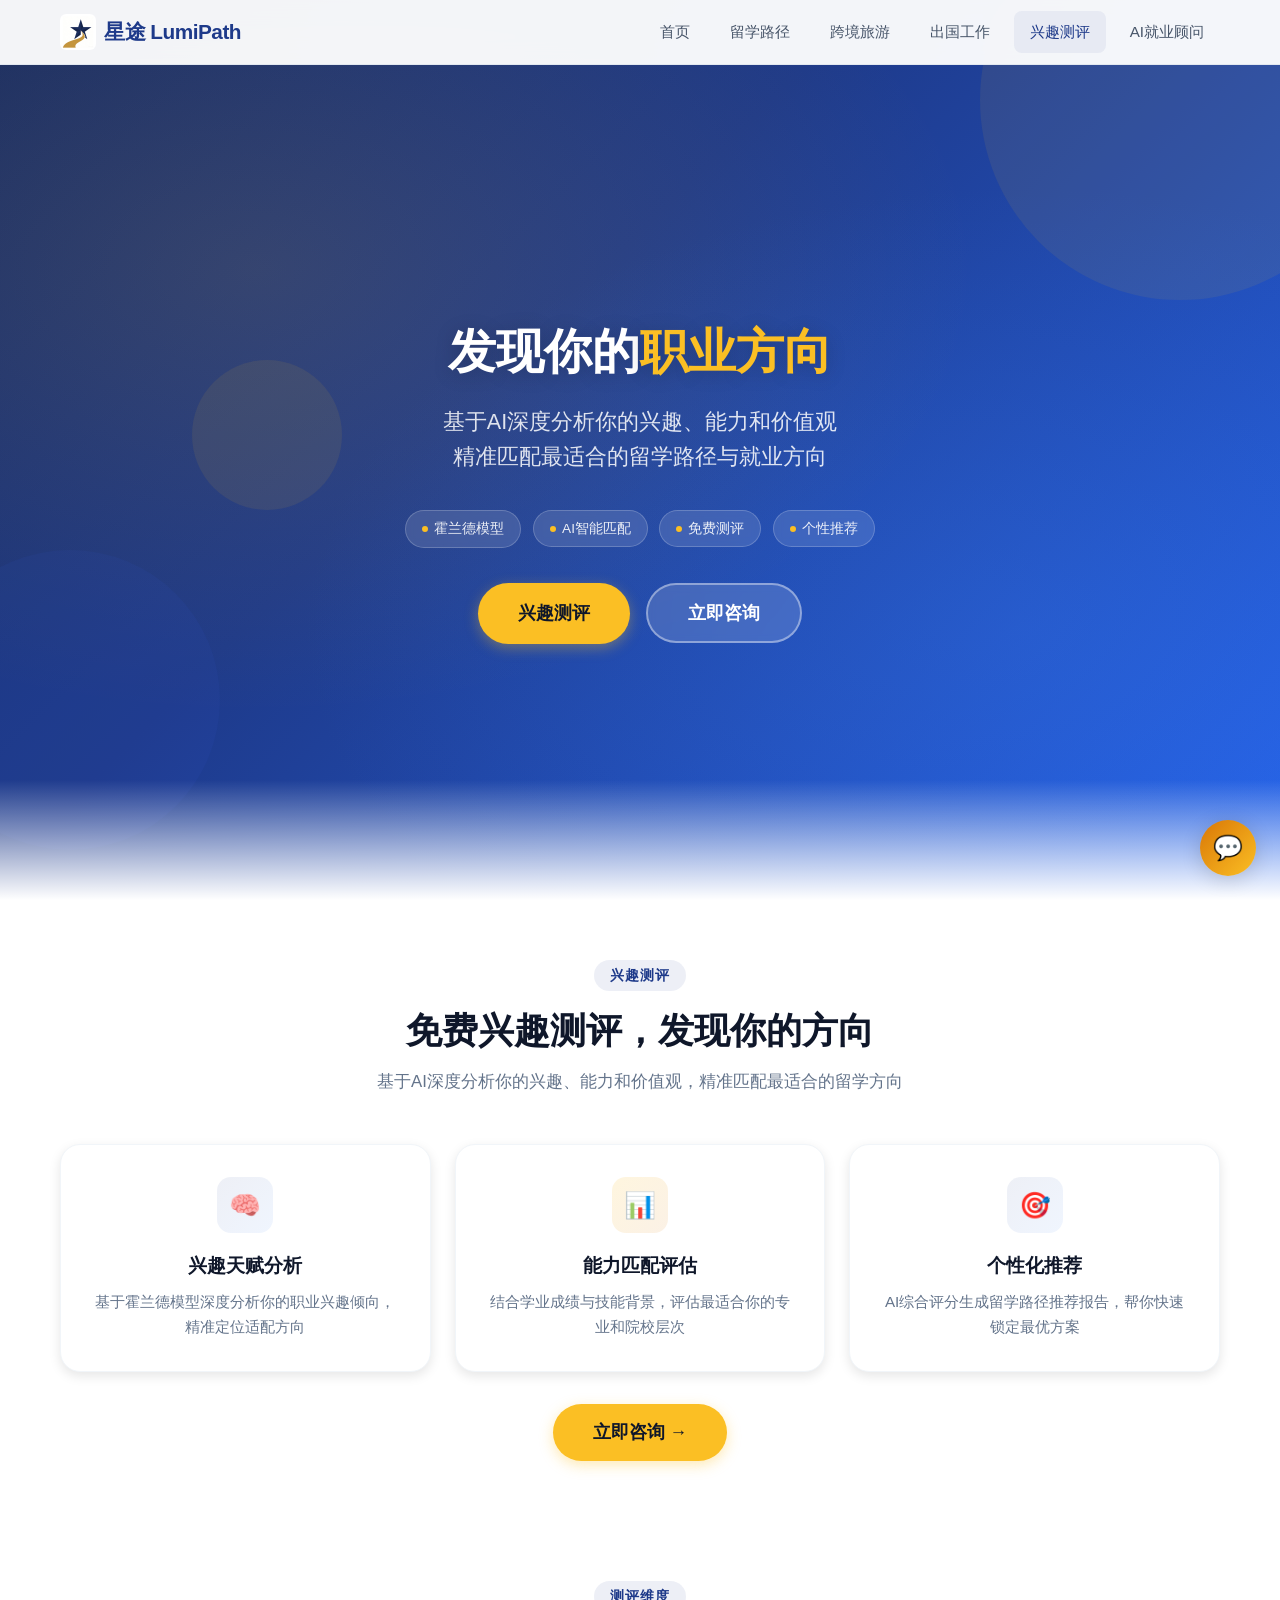
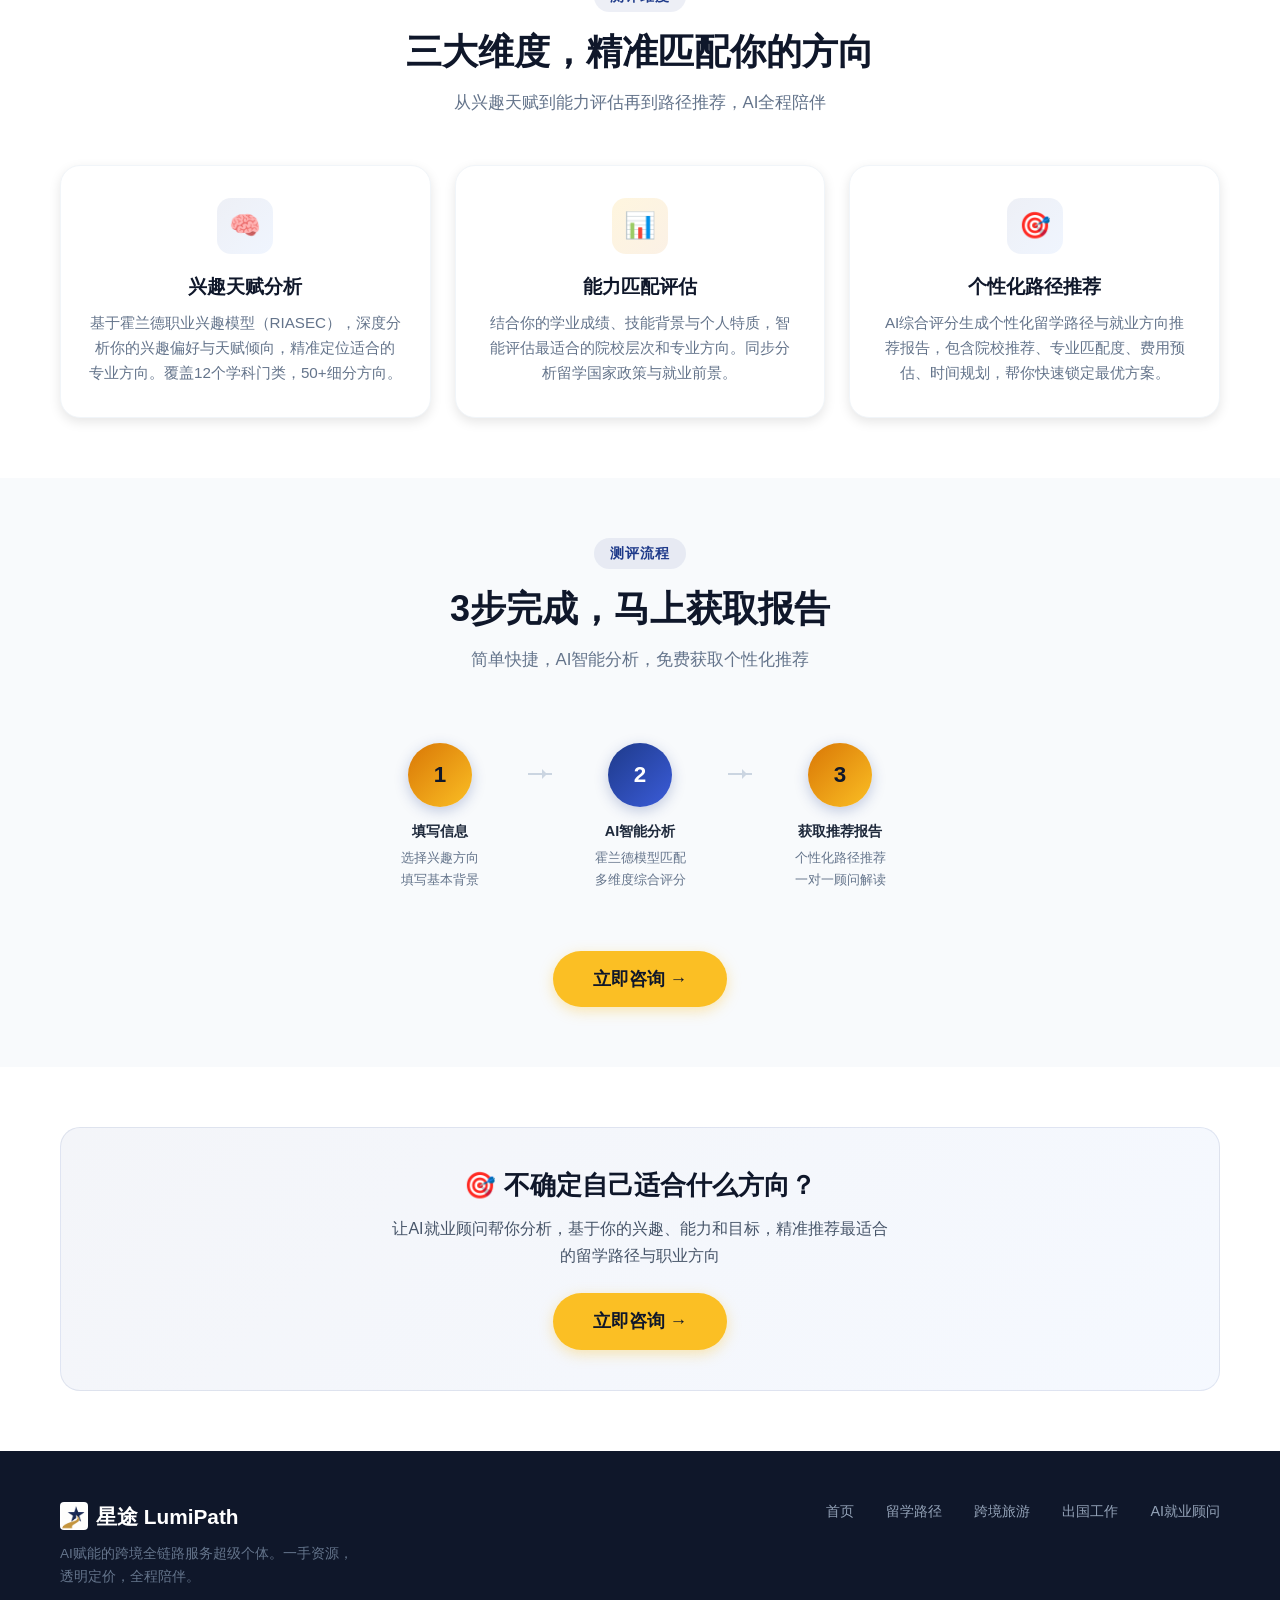
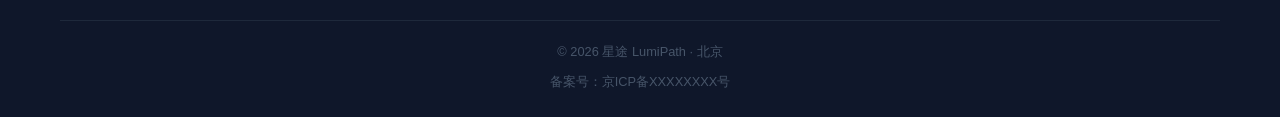
==== commit fbfcfb9e: "fix: assess/consult页面导航栏补齐兴趣测评和AI就业顾问" ====
--- a/assess/index.html
+++ b/assess/index.html
@@ -25,7 +25,8 @@
         <a href="../study/">留学路径</a>
         <a href="../travel/">跨境旅游</a>
         <a href="../workvisa/">出国工作</a>
-        <a href="javascript:void(0)" data-action="consult">AI就业顾问</a>
+        <a href="../assess/" class="active">兴趣测评</a>
+        <a href="../consult/">AI就业顾问</a>
       </div>
       <button class="navbar-toggle" aria-label="菜单">
         <span></span><span></span><span></span>
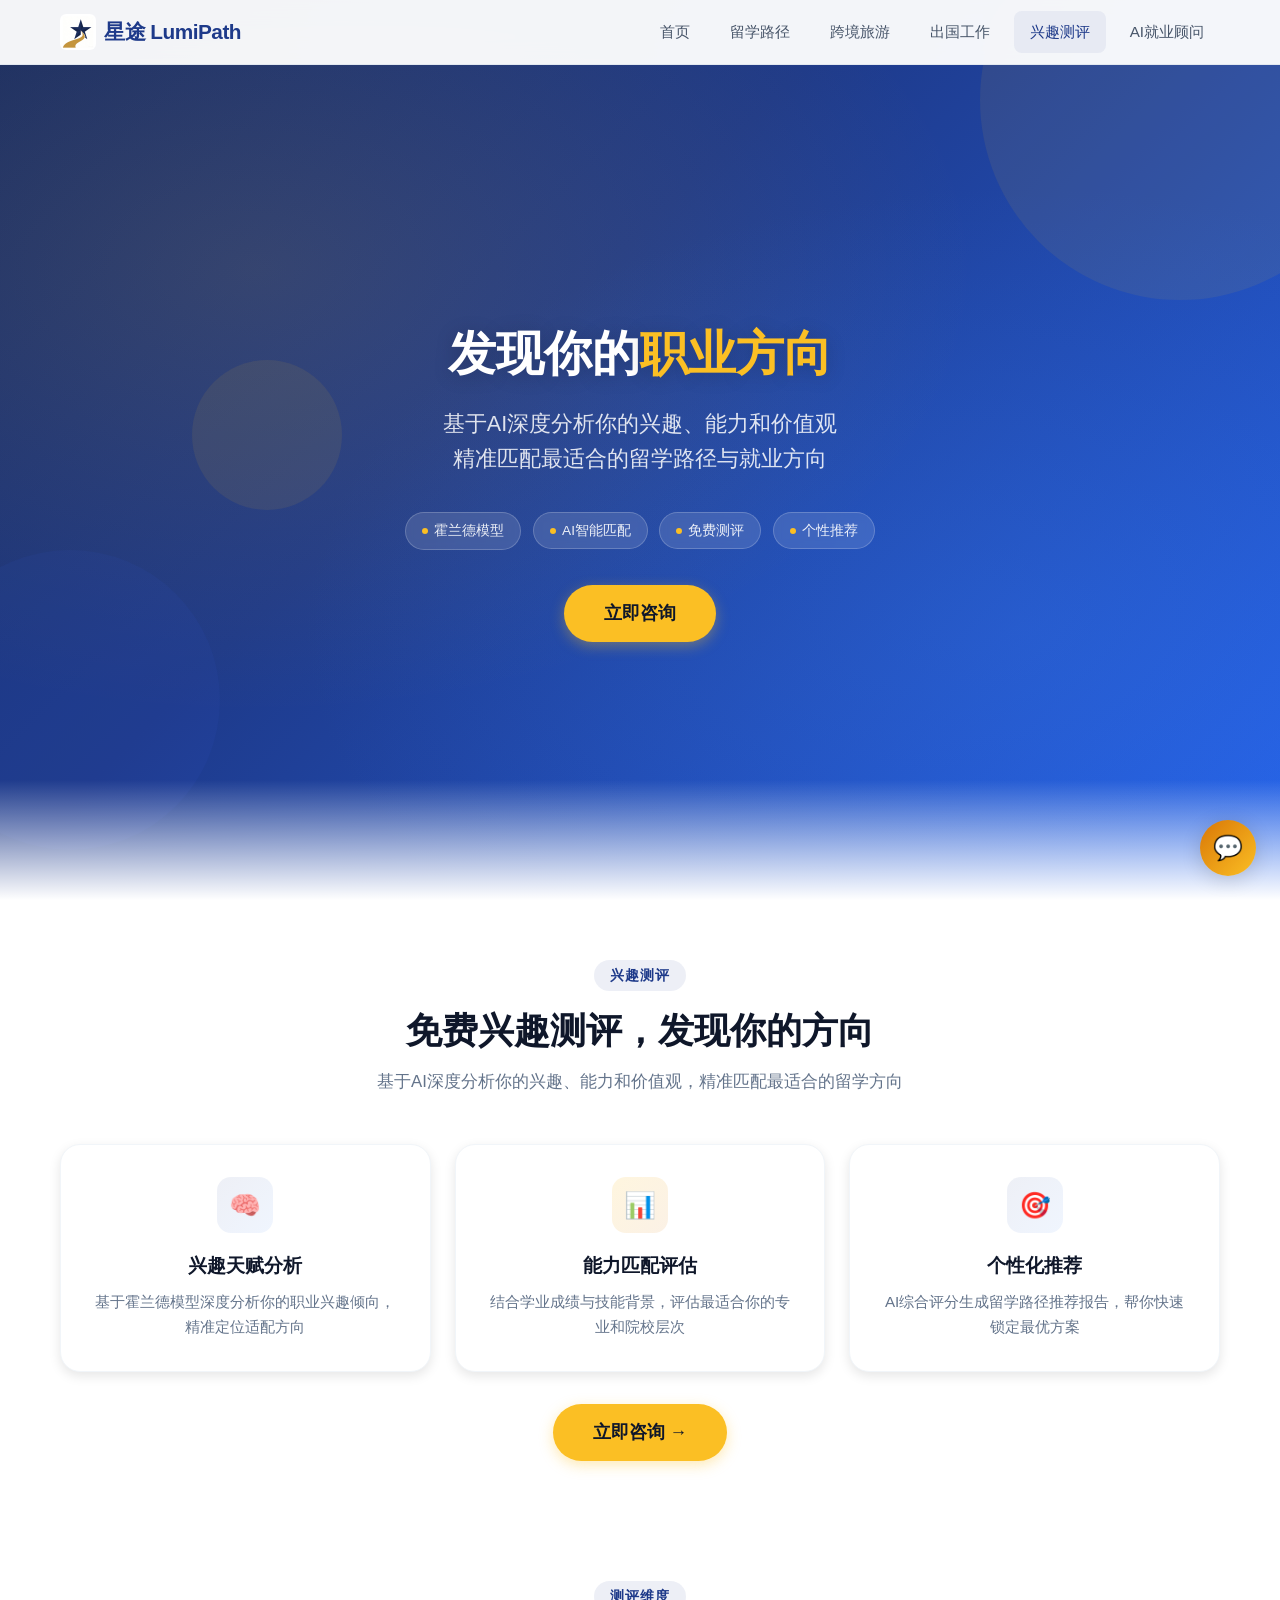
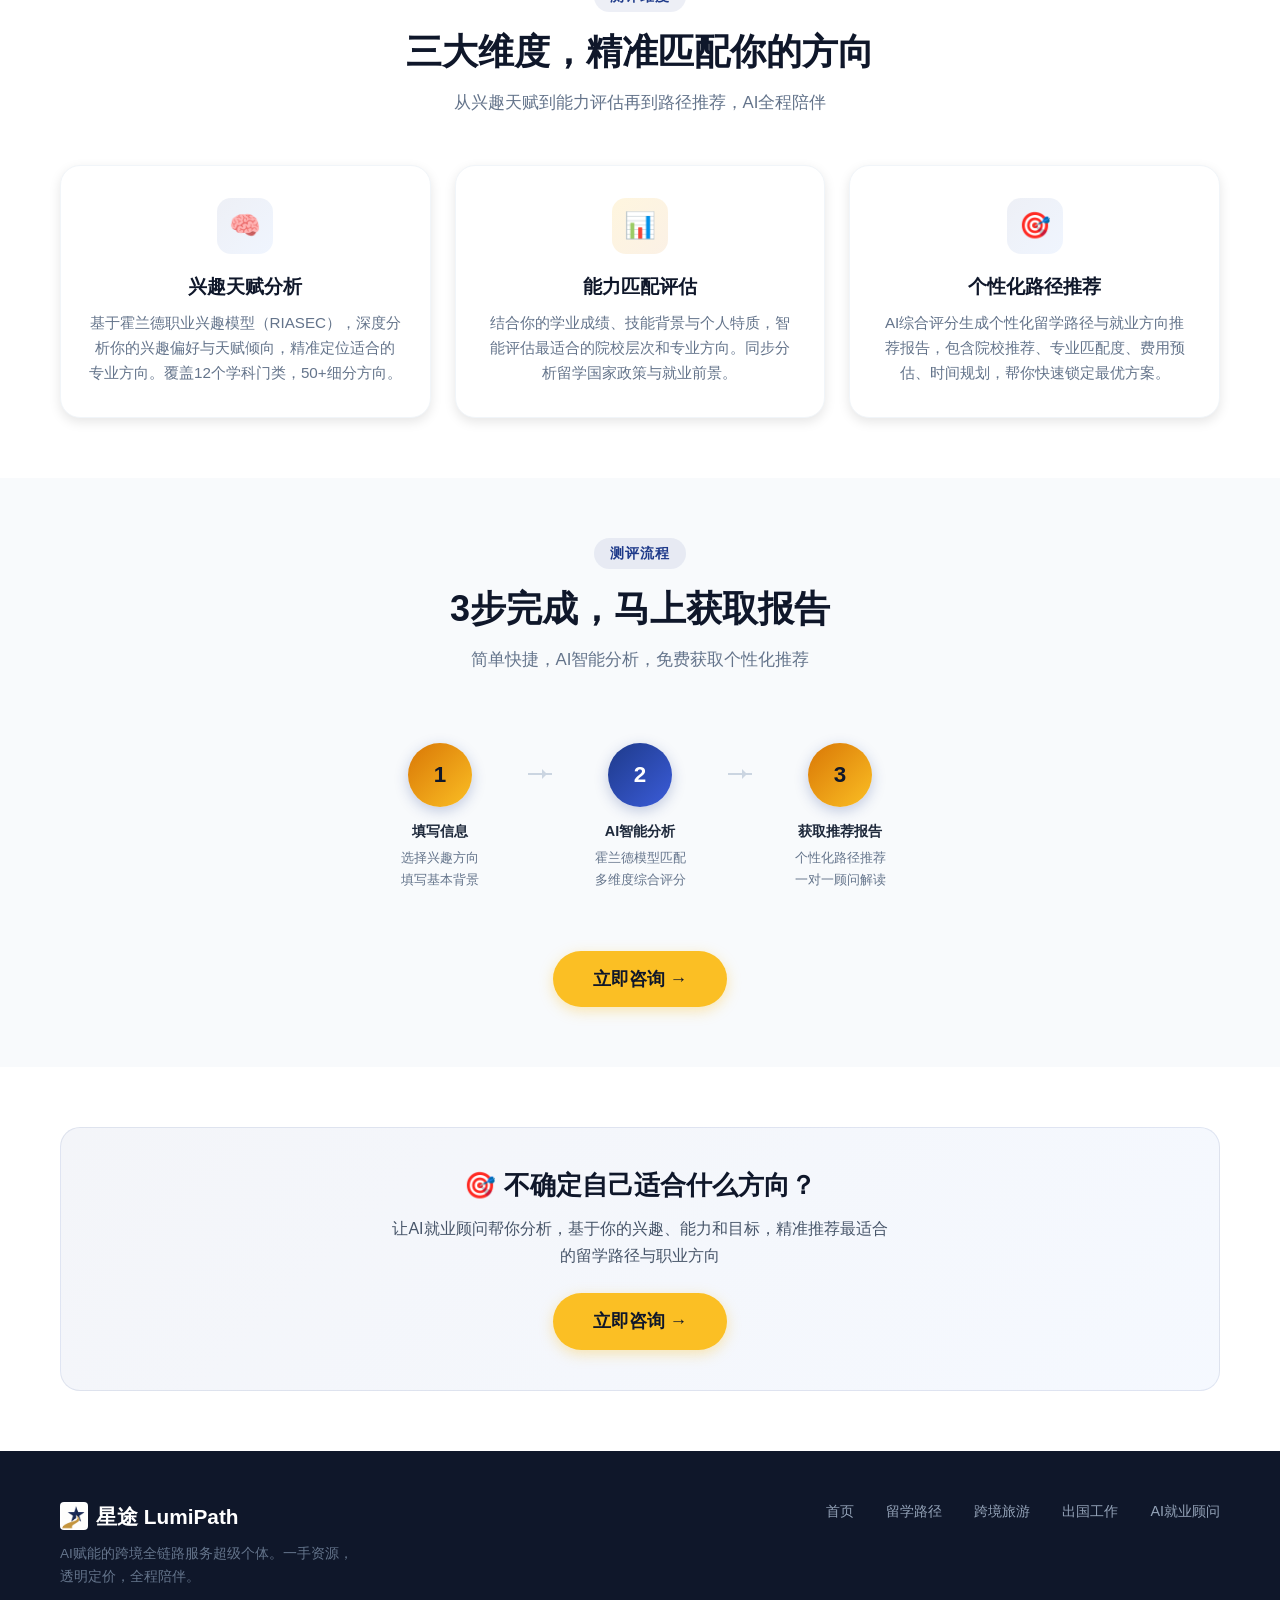
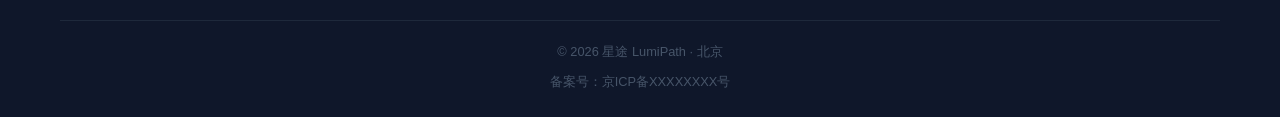
==== commit ab3cb6bf: "fix: 移除所有页面内嵌兴趣测评区段，Hero只保留立即咨询" ====
--- a/assess/index.html
+++ b/assess/index.html
@@ -49,8 +49,7 @@
         <span class="hero-badge"><span class="dot"></span> 个性推荐</span>
       </div>
       <div class="btn-group">
-        <button class="btn btn-primary btn-lg" data-action="assess">兴趣测评</button>
-        <button class="btn btn-ghost btn-lg" data-action="consult">立即咨询</button>
+        <button class="btn btn-primary btn-lg" data-action="consult">立即咨询</button>
       </div>
     </div>
   </section>
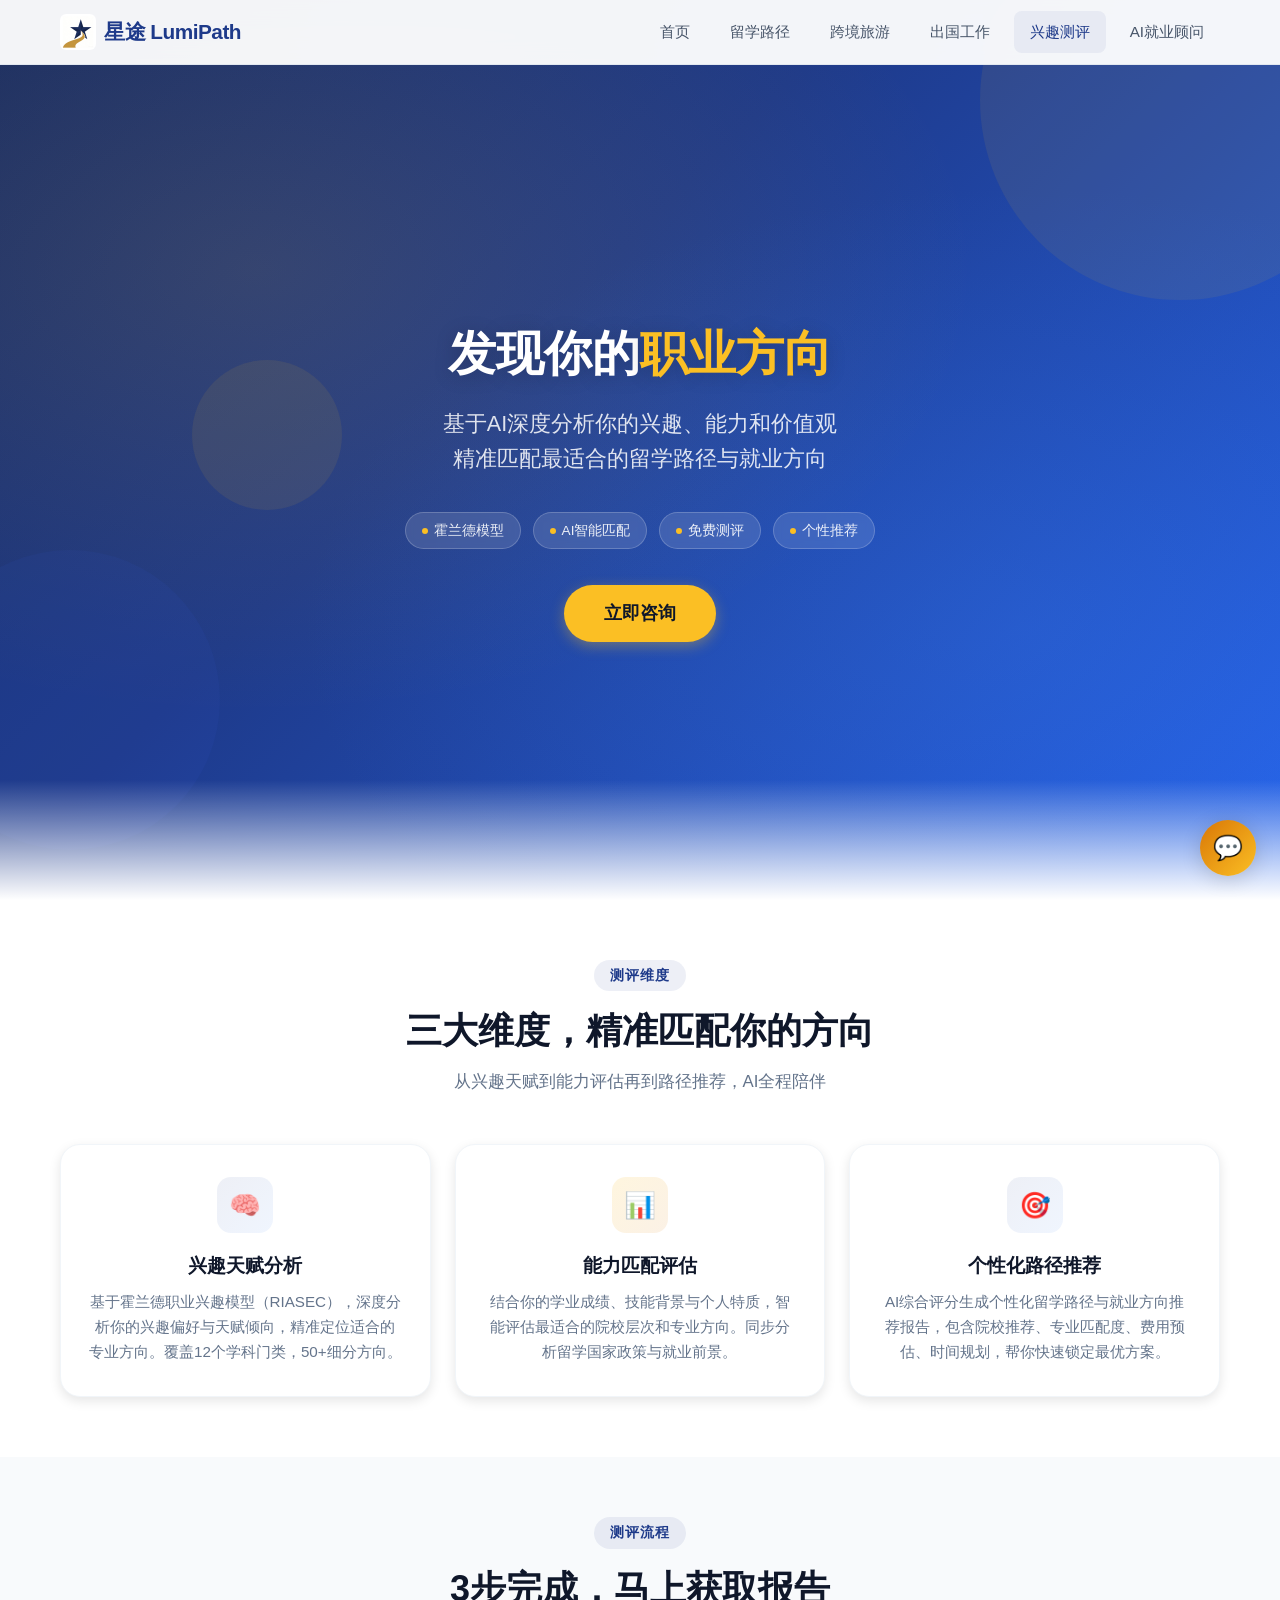
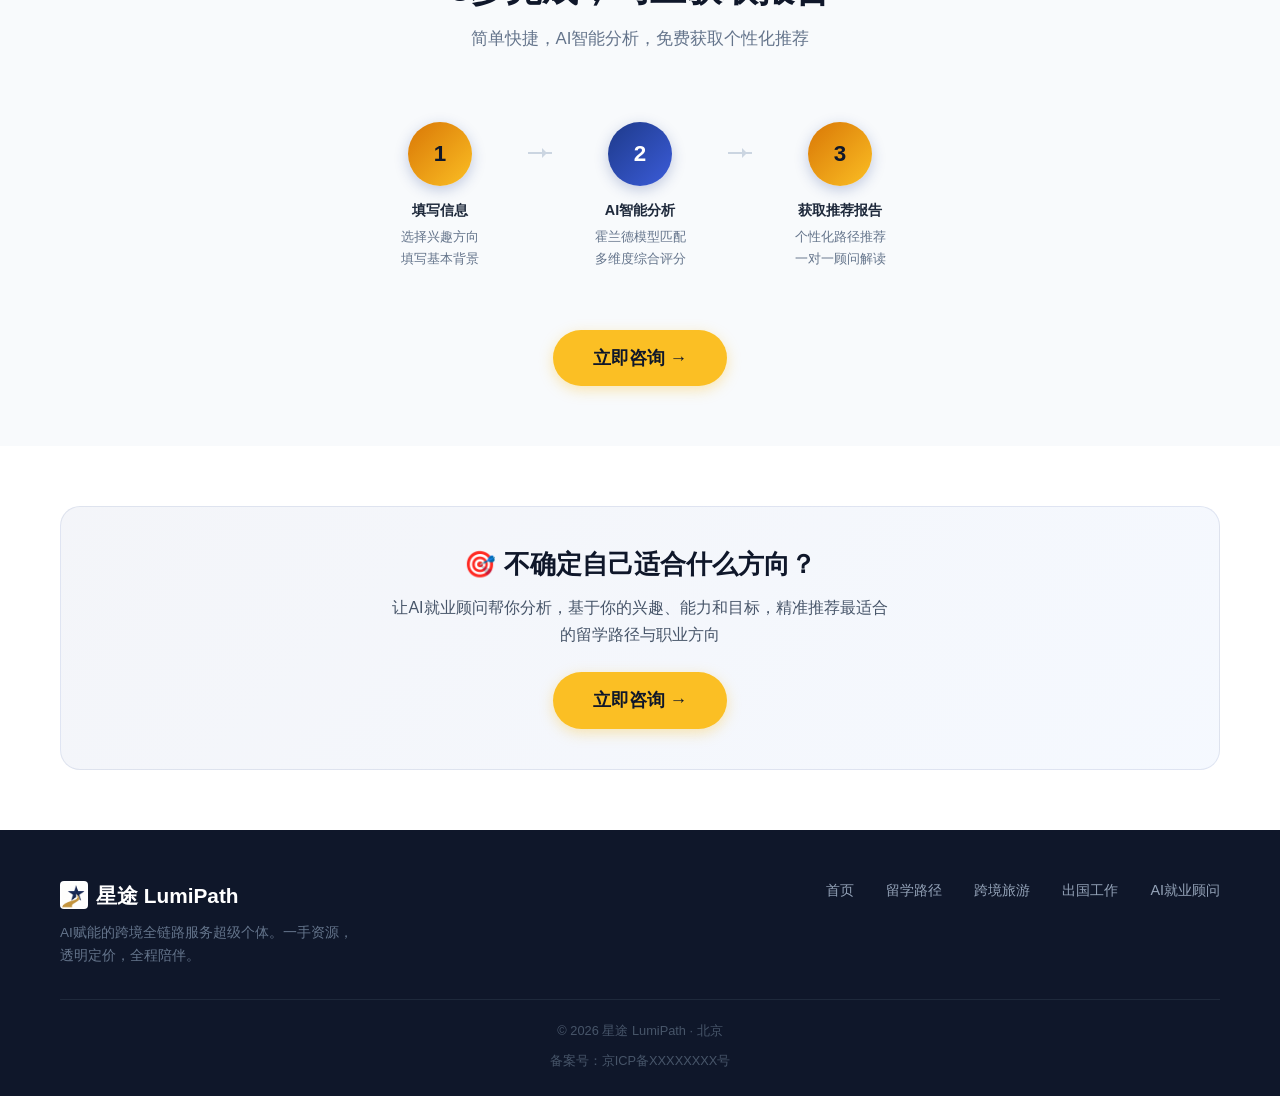
==== commit 9c91d67e: "fix: 清理所有内嵌兴趣测评残留+快捷组件对齐页面内容" ====
--- a/assess/index.html
+++ b/assess/index.html
@@ -55,36 +55,6 @@
   </section>
 
 
-  <!-- ===== 立即测评（免费AI就业测评） ===== -->
-  <section class="section" id="assess">
-    <div class="container">
-      <div class="section-title fade-in-up">
-        <span class="tag">兴趣测评</span>
-        <h2>免费兴趣测评，发现你的方向</h2>
-        <p class="subtitle">基于AI深度分析你的兴趣、能力和价值观，精准匹配最适合的留学方向</p>
-      </div>
-      <div class="cards-grid cols-3">
-        <div class="card fade-in-up text-center" style="cursor:pointer" onclick="window.LumiPathChat.show('assess')">
-          <div class="card-icon" style="margin:0 auto 20px">🧠</div>
-          <h3>兴趣天赋分析</h3>
-          <p>基于霍兰德模型深度分析你的职业兴趣倾向，精准定位适配方向</p>
-        </div>
-        <div class="card fade-in-up delay-1 text-center" style="cursor:pointer" onclick="window.LumiPathChat.show('assess')">
-          <div class="card-icon gold" style="margin:0 auto 20px">📊</div>
-          <h3>能力匹配评估</h3>
-          <p>结合学业成绩与技能背景，评估最适合你的专业和院校层次</p>
-        </div>
-        <div class="card fade-in-up delay-2 text-center" style="cursor:pointer" onclick="window.LumiPathChat.show('assess')">
-          <div class="card-icon" style="margin:0 auto 20px">🎯</div>
-          <h3>个性化推荐</h3>
-          <p>AI综合评分生成留学路径推荐报告，帮你快速锁定最优方案</p>
-        </div>
-      </div>
-      <div class="text-center fade-in-up" style="margin-top:32px">
-        <button class="btn btn-primary btn-lg" data-action="consult">立即咨询 →</button>
-      </div>
-    </div>
-  </section>
 
   <!-- ===== 兴趣测评三大维度 ===== -->
   <section class="section" id="dimensions">
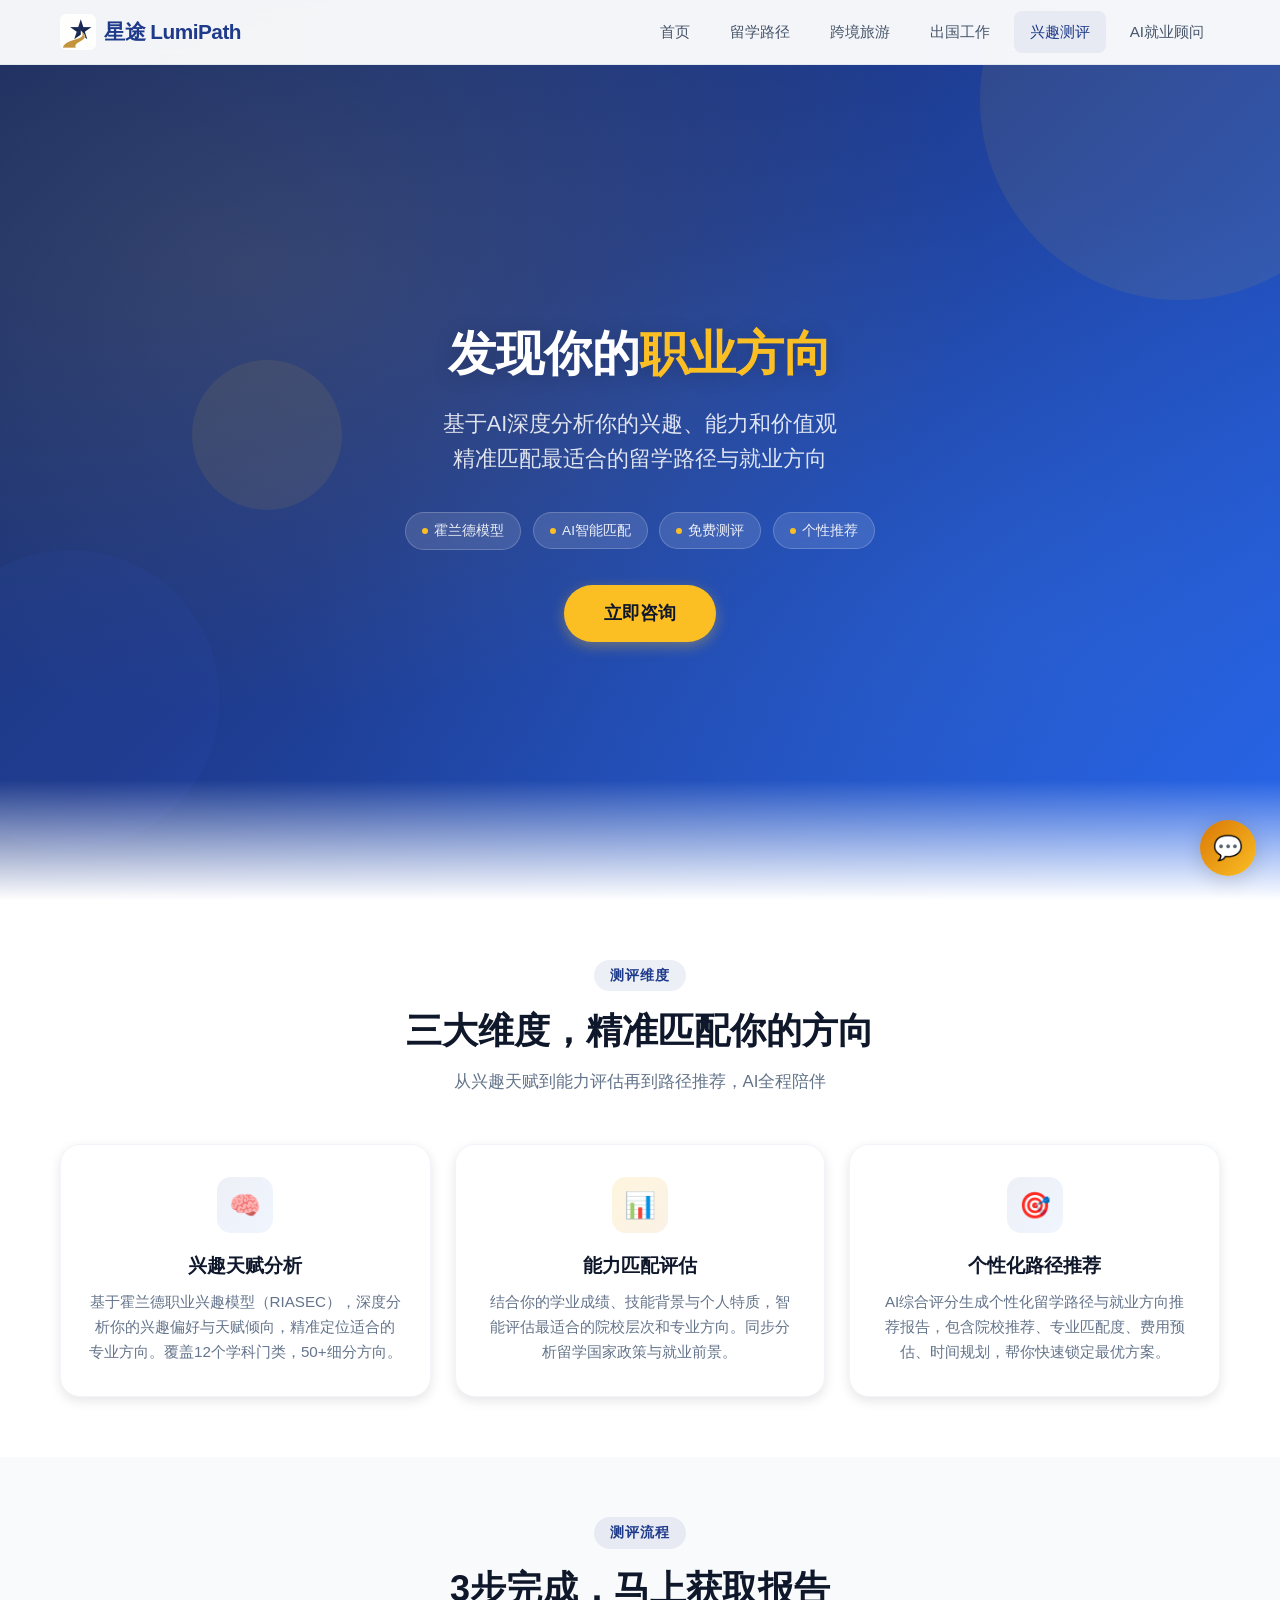
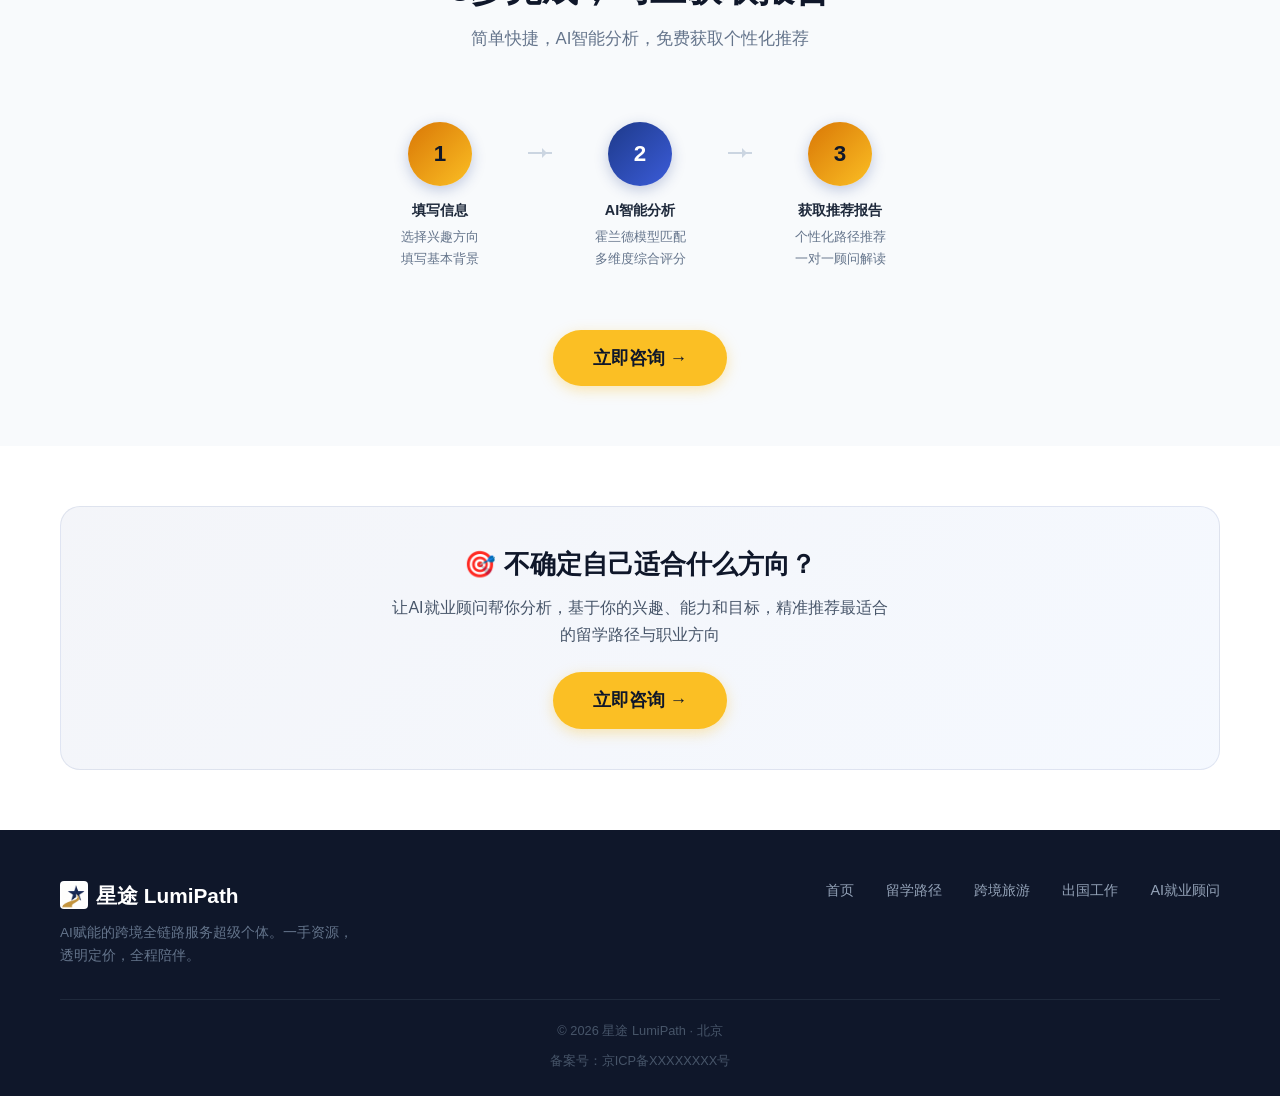
==== commit b4517450: "chore: bump cache version to 20260728" ====
--- a/assess/index.html
+++ b/assess/index.html
@@ -9,7 +9,7 @@
   <meta property="og:title" content="你的留学路，不止一条">
   <meta property="og:description" content="从低分弯道超车到名校直申奖学金——找到最适合你的那条路">
   <link rel="canonical" href="https://overseas-consultant.github.io/Yingxi/assess/">
-  <link rel="stylesheet" href="../assets/css/style.css?v=20260710c">
+  <link rel="stylesheet" href="../assets/css/style.css?v=20260728">
 </head>
 <body>
 
@@ -170,7 +170,7 @@
     </div>
   </div>
 
-  <script src="../assets/js/main.js?v=20260710v5"></script>
-  <script src="../assets/js/chat-widget.js?v=20260722b"></script>
+  <script src="../assets/js/main.js?v=20260728"></script>
+  <script src="../assets/js/chat-widget.js?v=20260728"></script>
 </body>
 </html>
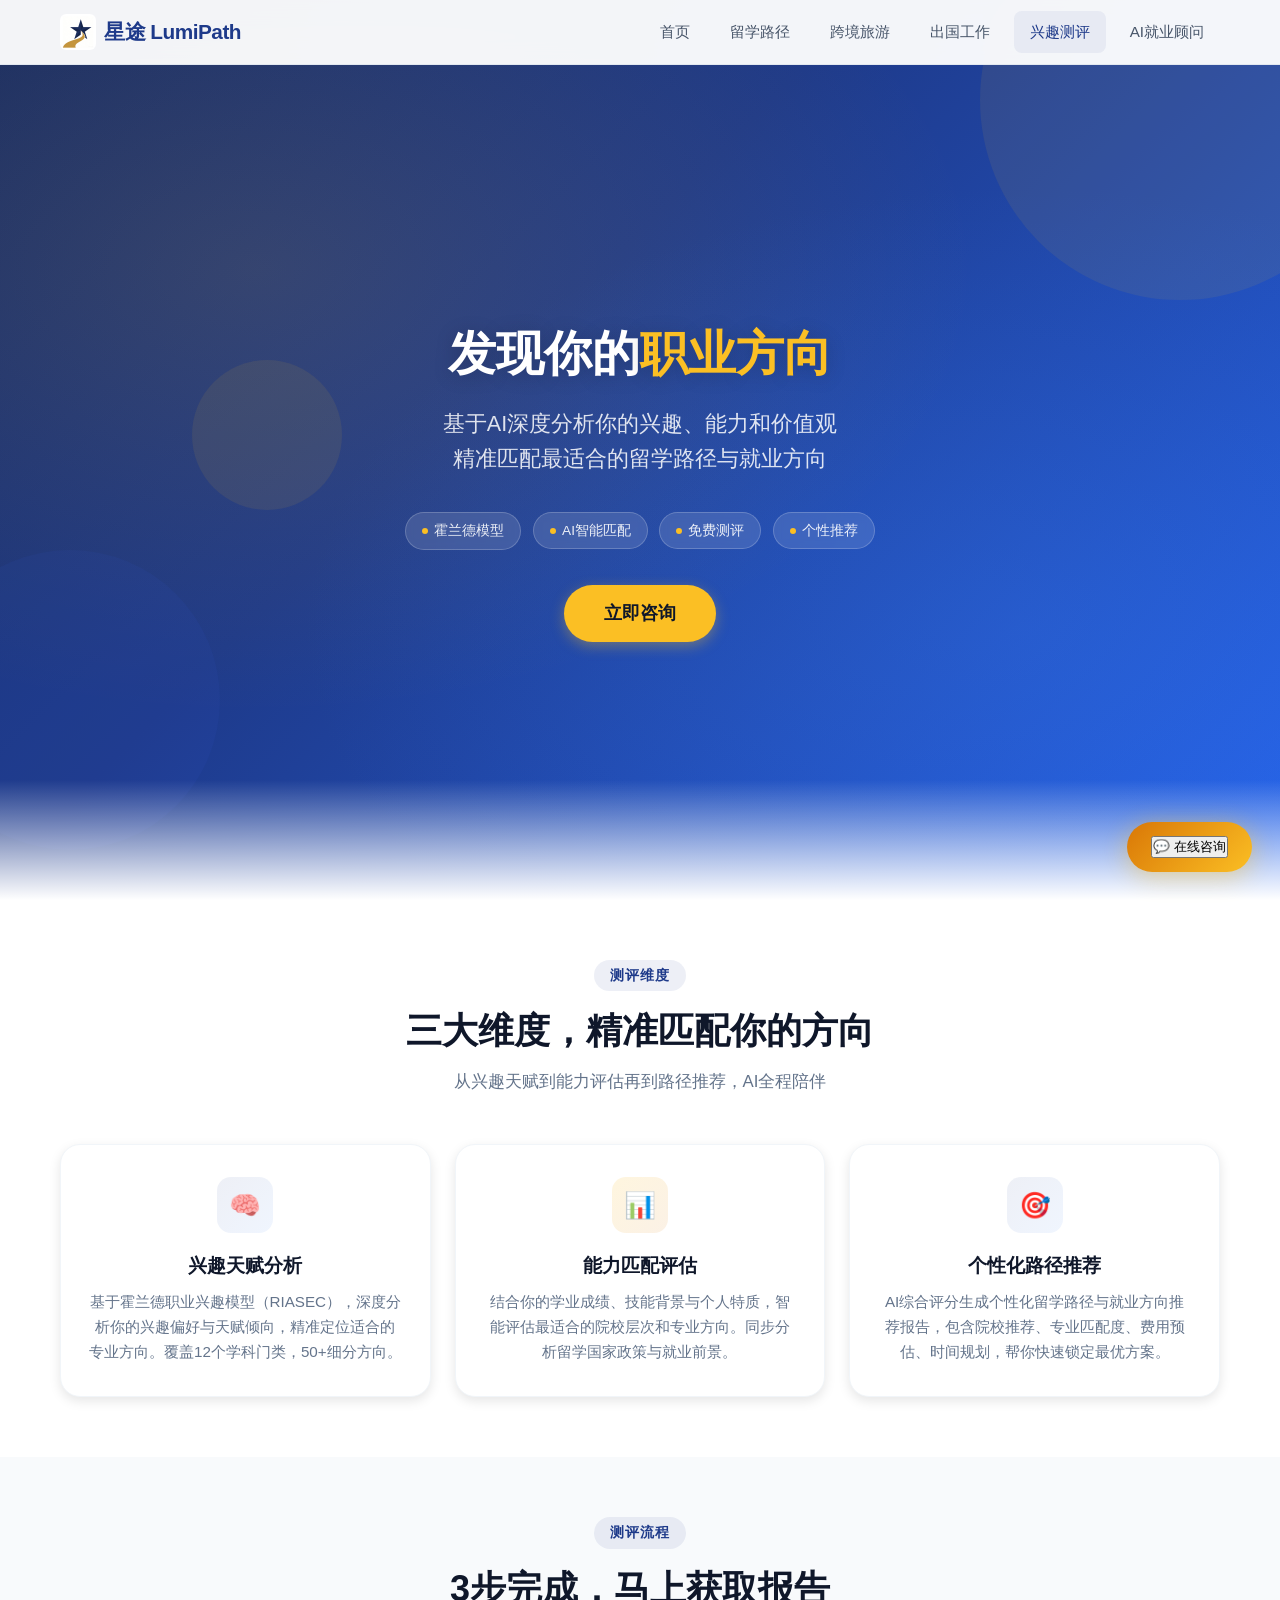
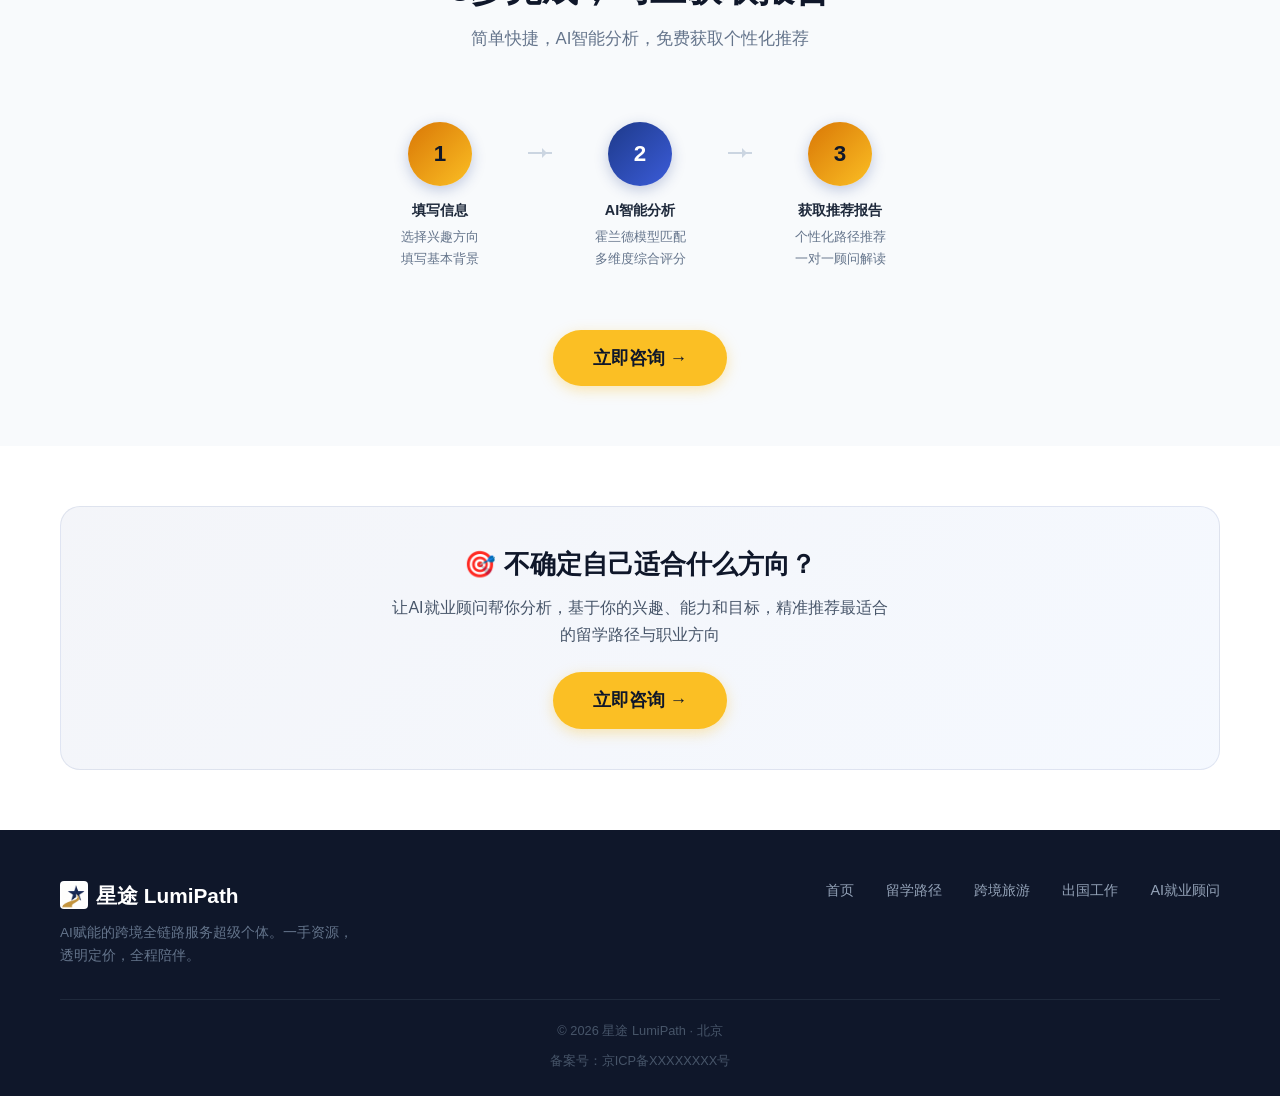
==== commit 20e08e23: "feat: 各页面绑定各自的 OpenHex Agent，会话按 Agent 隔离 同步 lumipath-final-v25 的站点内容，并完成 Agent 路由改造（PRD v2.0）。  改造前" ====
--- a/assess/index.html
+++ b/assess/index.html
@@ -9,7 +9,7 @@
   <meta property="og:title" content="你的留学路，不止一条">
   <meta property="og:description" content="从低分弯道超车到名校直申奖学金——找到最适合你的那条路">
   <link rel="canonical" href="https://overseas-consultant.github.io/Yingxi/assess/">
-  <link rel="stylesheet" href="../assets/css/style.css?v=20260728">
+  <link rel="stylesheet" href="../assets/css/style.css?v=20260805v19">
 </head>
 <body>
 
@@ -170,7 +170,8 @@
     </div>
   </div>
 
-  <script src="../assets/js/main.js?v=20260728"></script>
-  <script src="../assets/js/chat-widget.js?v=20260728"></script>
+  <script src="../assets/js/main.js?v=20260805v19"></script>
+  <script src="../assets/js/agent-routing.js?v=20260805v19"></script>
+  <script src="../assets/js/chat-widget.js?v=20260805v19"></script>
 </body>
 </html>
--- a/assets/css/style.css
+++ b/assets/css/style.css
@@ -381,6 +381,18 @@
   line-height: 1.6;
 }
 
+.hero .hero-tag {
+  display: inline-block;
+  padding: 6px 16px;
+  background: rgba(251,191,36,.15);
+  border: 1px solid rgba(251,191,36,.3);
+  border-radius: 50px;
+  font-size: .85rem;
+  color: var(--gold);
+  margin-bottom: 20px;
+  font-weight: 600;
+}
+
 .hero .hero-badges {
   display: flex;
   gap: 12px;
@@ -406,6 +418,147 @@
   width: 6px; height: 6px;
   border-radius: 50%;
   background: var(--gold);
+}
+
+/* ===== Hero Split (左右两栏) ===== */
+.hero-split {
+  text-align: left;
+  align-items: center;
+  justify-content: center;
+}
+.hero-split .hero-split-wrapper {
+  position: relative;
+  z-index: 2;
+  display: flex;
+  align-items: center;
+  gap: 60px;
+  max-width: 1200px;
+  width: 100%;
+  padding: 0 24px;
+}
+.hero-split .hero-split-left {
+  flex: 1 1 0;
+  min-width: 0;
+}
+.hero-split .hero-split-right {
+  flex: 0 0 380px;
+  max-width: 380px;
+}
+.hero-split .hero-tag {
+  display: inline-block;
+  padding: 6px 16px;
+  background: rgba(251,191,36,.15);
+  border: 1px solid rgba(251,191,36,.3);
+  border-radius: 50px;
+  font-size: .85rem;
+  color: var(--gold);
+  margin-bottom: 20px;
+  font-weight: 600;
+}
+.hero-split .hero-badges {
+  justify-content: flex-start;
+}
+.hero-split .btn-group {
+  justify-content: flex-start;
+}
+/* 测评卡片（嵌入 Hero 深色背景上的白色卡片） */
+.hero-assessment-card {
+  background: var(--white);
+  border-radius: var(--radius-lg);
+  padding: 36px 32px;
+  box-shadow: 0 20px 60px rgba(0,0,0,.25);
+  text-align: center;
+  position: relative;
+}
+.hero-assessment-card .assessment-badge {
+  position: absolute;
+  top: -14px;
+  left: 50%;
+  transform: translateX(-50%);
+  background: linear-gradient(135deg, var(--gold-dark), var(--gold));
+  color: var(--gray-900);
+  font-size: .75rem;
+  font-weight: 800;
+  padding: 4px 18px;
+  border-radius: 20px;
+  letter-spacing: 1px;
+  white-space: nowrap;
+}
+.hero-assessment-card .assessment-title {
+  font-size: 1.3rem;
+  font-weight: 800;
+  color: var(--primary);
+  margin-top: 8px;
+  margin-bottom: 4px;
+}
+.hero-assessment-card .assessment-price {
+  font-size: 2rem;
+  font-weight: 900;
+  color: var(--gray-900);
+  margin-bottom: 6px;
+}
+.hero-assessment-card .assessment-desc {
+  font-size: .85rem;
+  color: var(--gray-500);
+  margin-bottom: 20px;
+}
+.hero-assessment-card .assessment-highlight {
+  background: rgba(251,191,36,.12);
+  border-radius: 8px;
+  padding: 10px 14px;
+  font-size: .9rem;
+  color: var(--gold-dark);
+  font-weight: 700;
+  margin-bottom: 20px;
+}
+.hero-assessment-card .assessment-features {
+  text-align: left;
+  margin-bottom: 24px;
+  list-style: none;
+  padding: 0;
+}
+.hero-assessment-card .assessment-features li {
+  padding: 7px 0;
+  font-size: .9rem;
+  color: var(--gray-600);
+  display: flex;
+  align-items: flex-start;
+  gap: 8px;
+}
+.hero-assessment-card .assessment-features li::before {
+  content: '✓';
+  color: var(--gold-dark);
+  font-weight: 800;
+  flex-shrink: 0;
+}
+/* 金色按钮 */
+.btn-gold {
+  background: linear-gradient(135deg, var(--gold-dark), var(--gold));
+  color: var(--gray-900) !important;
+  border: none;
+  font-weight: 800;
+}
+.btn-gold:hover {
+  background: linear-gradient(135deg, var(--gold), var(--gold-dark));
+  transform: translateY(-2px);
+  box-shadow: 0 6px 20px rgba(251,191,36,.4);
+}
+/* 响应式：移动端堆叠 */
+@media (max-width: 900px) {
+  .hero-split .hero-split-wrapper {
+    flex-direction: column;
+    gap: 40px;
+    text-align: center;
+  }
+  .hero-split .hero-split-right {
+    flex: 0 0 auto;
+    max-width: 420px;
+    width: 100%;
+  }
+  .hero-split .hero-badges,
+  .hero-split .btn-group {
+    justify-content: center;
+  }
 }
 
 /* ===== Cards Grid ===== */
@@ -748,7 +901,7 @@
   transition: max-height var(--transition);
 }
 
-.faq-item.open .faq-answer { max-height: 300px; }
+.faq-item.open .faq-answer { max-height: 600px; }
 
 .faq-answer-inner {
   padding: 0 24px 18px;
@@ -1660,6 +1813,12 @@
     min-height: 85vh;
   }
 
+  .hero-split {
+    min-height: auto;
+    padding-top: 100px;
+    padding-bottom: 60px;
+  }
+
   .modal {
     padding: 28px 20px;
   }
@@ -1694,94 +1853,97 @@
 .bg-gradient-blue { background: linear-gradient(135deg, #152a63, #1e3a8a); color: var(--white); }
 
 
-/* ===== Floating Consult Button ===== */
+/* ===== Unified Floating Consult Button (全站统一·金色胶囊) ===== */
 .float-consult {
   position: fixed;
-  bottom: 24px;
-  right: 24px;
+  bottom: 28px;
+  right: 28px;
   z-index: 1500;
   display: flex;
-  flex-direction: column;
-  gap: 10px;
-}
-
-.float-btn {
-  width: 56px;
-  height: 56px;
-  border-radius: 50%;
+  align-items: center;
+  gap: 8px;
+  padding: 14px 24px;
   border: none;
-  cursor: pointer;
-  display: flex;
-  align-items: center;
-  justify-content: center;
-  font-size: 1.5rem;
-  box-shadow: 0 4px 20px rgba(0,0,0,.15);
-  transition: all var(--transition);
-  position: relative;
-}
-
-.float-btn:hover {
-  transform: scale(1.1);
-}
-
-.float-btn.primary {
+  border-radius: 50px;
   background: linear-gradient(135deg, var(--gold-dark), var(--gold));
   color: var(--gray-900);
-}
-
-.float-btn.secondary {
-  background: linear-gradient(135deg, var(--primary), var(--primary-light));
-  color: var(--white);
-}
-
-.float-btn .float-label {
-  position: absolute;
-  right: 64px;
-  top: 50%;
-  transform: translateY(-50%);
-  background: var(--gray-900);
-  color: var(--white);
-  padding: 6px 14px;
-  border-radius: 8px;
-  font-size: .8rem;
-  white-space: nowrap;
-  opacity: 0;
-  pointer-events: none;
-  transition: opacity var(--transition);
-}
-
-.float-btn:hover .float-label {
-  opacity: 1;
-}
-
-.float-btn .float-badge {
-  position: absolute;
-  top: -2px;
-  right: -2px;
-  width: 18px;
-  height: 18px;
-  background: #ef4444;
-  border-radius: 50%;
-  border: 2px solid var(--white);
-  font-size: .6rem;
-  color: var(--white);
-  display: flex;
-  align-items: center;
-  justify-content: center;
+  font-size: 1rem;
   font-weight: 700;
+  cursor: pointer;
+  box-shadow: 0 4px 24px rgba(251,191,36,.45);
+  transition: all var(--transition);
+  animation: float-consult-pulse 2.5s ease-in-out infinite;
+}
+
+.float-consult:hover {
+  transform: scale(1.06);
+  box-shadow: 0 6px 32px rgba(251,191,36,.6);
+}
+
+.float-consult .float-consult-icon {
+  font-size: 1.3rem;
+  line-height: 1;
+}
+
+@keyframes float-consult-pulse {
+  0%, 100% { box-shadow: 0 4px 24px rgba(251,191,36,.45); }
+  50% { box-shadow: 0 4px 24px rgba(251,191,36,.45), 0 0 0 8px rgba(251,191,36,.12); }
 }
 
 @media (max-width: 768px) {
   .float-consult {
     bottom: 16px;
     right: 16px;
-  }
-  .float-btn {
-    width: 48px;
-    height: 48px;
-    font-size: 1.3rem;
-  }
-  .float-btn .float-label { display: none; }
+    padding: 12px 20px;
+    font-size: .9rem;
+  }
+}
+
+/* ===== Study-Only Floating Consult Button ===== */
+.study-float-btn {
+  position: fixed;
+  bottom: 28px;
+  right: 28px;
+  z-index: 1500;
+  display: flex;
+  align-items: center;
+  gap: 8px;
+  padding: 14px 24px;
+  border: none;
+  border-radius: 50px;
+  background: linear-gradient(135deg, var(--gold-dark), var(--gold));
+  color: var(--gray-900);
+  font-size: 1rem;
+  font-weight: 700;
+  text-decoration: none;
+  cursor: pointer;
+  box-shadow: 0 4px 24px rgba(251,191,36,.45);
+  transition: all var(--transition);
+  animation: study-float-pulse 2.5s ease-in-out infinite;
+}
+
+.study-float-btn:hover {
+  transform: scale(1.06);
+  box-shadow: 0 6px 32px rgba(251,191,36,.6);
+}
+
+.study-float-btn .study-float-icon {
+  font-size: 1.3rem;
+  line-height: 1;
+}
+
+@keyframes study-float-pulse {
+  0%, 100% { box-shadow: 0 4px 24px rgba(251,191,36,.45); }
+  50% { box-shadow: 0 4px 24px rgba(251,191,36,.45), 0 0 0 8px rgba(251,191,36,.12); }
+}
+
+@media (max-width: 768px) {
+  .study-float-btn {
+    bottom: 16px;
+    right: 16px;
+    padding: 12px 20px;
+    font-size: .9rem;
+  }
 }
 
 /* ===== Six Paths Grid ===== */
@@ -2059,3 +2221,225 @@
   border-radius: var(--radius);
   overflow: hidden;
 }
+
+
+/* ===== Hero 业务卡片（4 业务板块） ===== */
+.hero-services {
+  display: grid;
+  grid-template-columns: repeat(4, 1fr);
+  gap: 16px;
+  max-width: 880px;
+  margin-top: 8px;
+}
+
+.hero-service-card {
+  display: block;
+  background: rgba(255,255,255,.06);
+  backdrop-filter: blur(12px);
+  -webkit-backdrop-filter: blur(12px);
+  border: 1px solid rgba(255,255,255,.18);
+  border-radius: 14px;
+  padding: 24px 16px;
+  text-align: center;
+  text-decoration: none;
+  color: rgba(255,255,255,.92);
+  transition: transform .3s ease, border-color .3s ease, background .3s ease, box-shadow .3s ease;
+}
+
+.hero-service-card:hover {
+  transform: translateY(-4px);
+  border-color: var(--gold);
+  background: rgba(251,191,36,.14);
+  box-shadow: 0 12px 28px rgba(251,191,36,.28);
+  color: var(--white);
+}
+
+.hero-service-icon {
+  font-size: 32px;
+  line-height: 1;
+  margin-bottom: 10px;
+}
+
+.hero-service-title {
+  font-size: 16px;
+  font-weight: 600;
+  color: var(--white);
+  margin-bottom: 4px;
+  letter-spacing: .5px;
+}
+
+.hero-service-desc {
+  font-size: 12px;
+  color: rgba(255,255,255,.7);
+  letter-spacing: .3px;
+}
+
+@media (max-width: 900px) {
+  .hero-services { grid-template-columns: repeat(2, 1fr); gap: 12px; }
+  .hero-service-card { padding: 20px 12px; }
+}
+@media (max-width: 480px) {
+  .hero-services { grid-template-columns: 1fr 1fr; }
+}
+
+/* ===== Hero 业务卡片 END ===== */
+
+
+.hero-services.cols-3 {
+  grid-template-columns: repeat(3, 1fr);
+  max-width: 720px;
+}
+
+@media (max-width: 720px) {
+  .hero-services.cols-3 { grid-template-columns: 1fr; }
+}
+
+
+.hero-hint {
+  display: inline-block;
+  margin-top: 28px;
+  padding: 10px 24px;
+  color: rgba(255,255,255,.7);
+  font-size: .9rem;
+  letter-spacing: 1px;
+  border: 1px solid rgba(255,255,255,.25);
+  border-radius: 30px;
+  text-decoration: none;
+  transition: all .3s ease;
+  animation: hint-bounce 2.4s ease-in-out infinite;
+}
+.hero-hint:hover {
+  color: var(--gold);
+  border-color: var(--gold);
+  background: rgba(251,191,36,.08);
+}
+@keyframes hint-bounce {
+  0%, 100% { transform: translateY(0); }
+  50% { transform: translateY(6px); }
+}
+
+/* ===== v7: 首页 hero 数据条 + 浮动箭头 ===== */
+.hero-stats {
+  display: flex;
+  align-items: center;
+  justify-content: center;
+  gap: 0;
+  margin-top: 36px;
+  margin-bottom: 28px;
+}
+.hero-stat-item {
+  display: flex;
+  flex-direction: column;
+  align-items: center;
+  padding: 0 28px;
+}
+.hero-stat-num {
+  font-size: 2.4rem;
+  font-weight: 900;
+  color: var(--gold);
+  line-height: 1;
+  text-shadow: 0 2px 20px rgba(251,191,36,.3);
+}
+.hero-stat-suffix {
+  font-size: 1.6rem;
+  font-weight: 800;
+  color: var(--gold);
+}
+.hero-stat-label {
+  font-size: .85rem;
+  color: rgba(255,255,255,.7);
+  margin-top: 8px;
+  letter-spacing: 1px;
+}
+.hero-stat-divider {
+  width: 1px;
+  height: 48px;
+  background: rgba(255,255,255,.15);
+}
+.hero-scroll-arrow {
+  display: inline-flex;
+  align-items: center;
+  justify-content: center;
+  width: 48px;
+  height: 48px;
+  border: 1px solid rgba(255,255,255,.25);
+  border-radius: 50%;
+  color: rgba(255,255,255,.6);
+  text-decoration: none;
+  transition: all .3s ease;
+  animation: scroll-bounce 2s ease-in-out infinite;
+}
+.hero-scroll-arrow:hover {
+  color: var(--gold);
+  border-color: var(--gold);
+  background: rgba(251,191,36,.08);
+}
+@keyframes scroll-bounce {
+  0%, 100% { transform: translateY(0); }
+  50% { transform: translateY(8px); }
+}
+
+/* ===== v7: 留学页测评强调区 ===== */
+.assessment-highlight-section {
+  background: linear-gradient(135deg, #0a1a4a 0%, #152a63 40%, #1e3a8a 100%) !important;
+  color: var(--white);
+  position: relative;
+  overflow: hidden;
+}
+.assessment-highlight-section::before {
+  content: '';
+  position: absolute;
+  inset: 0;
+  background: radial-gradient(ellipse at 30% 50%, rgba(251,191,36,.1) 0%, transparent 60%);
+  pointer-events: none;
+}
+.assessment-showcase {
+  position: relative;
+  z-index: 2;
+  display: flex;
+  align-items: center;
+  gap: 60px;
+  max-width: 1000px;
+  margin: 0 auto;
+}
+.assessment-showcase-left {
+  flex: 1 1 0;
+}
+.assessment-showcase-left h2 {
+  color: var(--white) !important;
+}
+.assessment-showcase-right {
+  flex: 0 0 380px;
+  max-width: 380px;
+}
+.assessment-showcase-left .tag {
+  display: inline-block;
+}
+@media (max-width: 900px) {
+  .assessment-showcase {
+    flex-direction: column;
+    gap: 40px;
+    text-align: center;
+  }
+  .assessment-showcase-right {
+    flex: 0 0 auto;
+    max-width: 420px;
+    width: 100%;
+  }
+  .assessment-showcase-left {
+    text-align: center;
+  }
+}
+@media (max-width: 720px) {
+  .hero-stats {
+    flex-direction: column;
+    gap: 20px;
+  }
+  .hero-stat-divider {
+    width: 48px;
+    height: 1px;
+  }
+  .hero-stat-item {
+    padding: 4px 0;
+  }
+}
